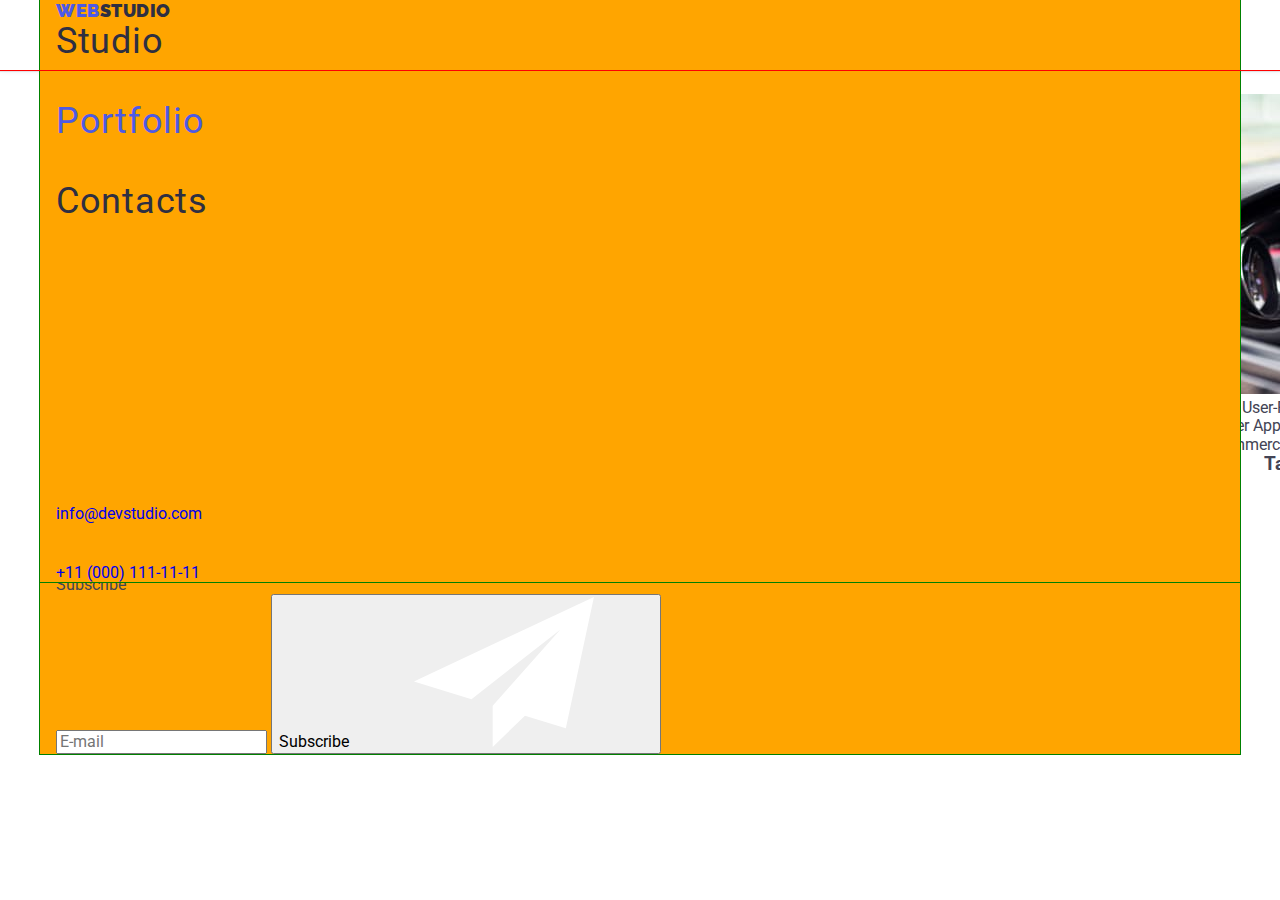
==== portfolio.html @ 2e44df3b "init" ====
<!DOCTYPE html>
<html lang="en">
  <head>
    <meta charset="UTF-8" />
    <meta http-equiv="X-UA-Compatible" content="IE=edge" />
    <meta name="viewport" content="width=device-width, initial-scale=1.0" />
    <title>Homework 3</title>
    <link
      rel="stylesheet"
      href="https://fonts.googleapis.com/css2?family=Raleway:wght@700&family=Roboto:wght@400;500;700;900&display=swap"
    />
    <link
      rel="stylesheet"
      href="https://cdnjs.cloudflare.com/ajax/libs/modern-normalize/1.1.0/modern-normalize.min.css"
    />
    <link rel="stylesheet" href="./css/style.css" />
  </head>
  <!-- BODY -->
  <body>
    <!-- HEADER -->
    <header class="page-header shadow">
      <div class="container">
        <div class="header">
          <nav class="header">
            <a href="./index.html" class="logo"
              >Web<span class="studio">Studio</span></a
            >
            <ul class="site-nav list">
              <li class="item">
                <a href="./index.html" class="link menu-link">Studio</a>
              </li>
              <li class="item">
                <a href="./portfolio.html" class="link menu-link active"
                  >Portfolio</a
                >
              </li>
              <li class="item">
                <a href="" class="link menu-link">Contacts</a>
              </li>
            </ul>
          </nav>
          <ul class="auth-nav list">
            <li class="item">
              <a href="mailto:info@devstudio.com" class="link"
                >info@devstudio.com</a
              >
            </li>
            <li class="myitem">
              <a href="tel:+11(000)111-11-11" class="link"
                >+11 (000) 111-11-11</a
              >
            </li>
          </ul>
        </div>
      </div>
    </header>

    <!-- MAIN -->
    <main>
      <section class="section portfolio">
        <div class="container">
          <!-- FILTER -->
          <h2 class="visuallyhidden">Filter</h2>
          <ul class="list filter-btn">
            <li class="btn-filter">
              <button type="button" class="btn-portfolio">All</button>
            </li>
            <li class="btn-filter">
              <button type="button" class="btn-portfolio">Web Site</button>
            </li>
            <li class="btn-filter">
              <button type="button" class="btn-portfolio">App</button>
            </li>
            <li class="btn-filter">
              <button type="button" class="btn-portfolio">Design</button>
            </li>
            <li class="btn-filter">
              <button type="button" class="btn-portfolio">Marketing</button>
            </li>
          </ul>
          <!-- Results -->
          <h2 class="visuallyhidden">Results</h2>
          <ul class="list results">
            <li class="result">
              <div class="overlay">
                <img
                  src="./images/portfolio1.jpg"
                  alt="work_example_1"
                  width="360"
                />
                <p class="overlay-text">
                  14 Stylish and User-Friendly App Design Concepts · Task
                  Manager App · Calorie Tracker App · Exotic Fruit Ecommerce App
                  · Cloud Storage App
                </p>
              </div>
              <div class="border">
                <h3>Banking App Interface Concept</h3>
                <p>App</p>
              </div>
            </li>
            <li class="result">
              <div class="overlay">
                <img
                  src="./images/portfolio2.jpg"
                  alt="work_example_2"
                  width="360"
                />
                <p class="overlay-text">
                  14 Stylish and User-Friendly App Design Concepts · Task
                  Manager App · Calorie Tracker App · Exotic Fruit Ecommerce App
                  · Cloud Storage App
                </p>
              </div>
              <div class="border">
                <h3>Cashless Payment</h3>
                <p>Marketing</p>
              </div>
            </li>
            <li class="result">
              <div class="overlay">
                <img
                  src="./images/portfolio3.jpg"
                  alt="work_example_3"
                  width="360"
                />
                <p class="overlay-text">
                  14 Stylish and User-Friendly App Design Concepts · Task
                  Manager App · Calorie Tracker App · Exotic Fruit Ecommerce App
                  · Cloud Storage App
                </p>
              </div>

              <div class="border">
                <h3>Meditaion App</h3>
                <p>App</p>
              </div>
            </li>
            <li class="result">
              <div class="overlay">
                <img
                  src="./images/portfolio4.jpg"
                  alt="work_example_4"
                  width="360"
                />
                <p class="overlay-text">
                  14 Stylish and User-Friendly App Design Concepts · Task
                  Manager App · Calorie Tracker App · Exotic Fruit Ecommerce App
                  · Cloud Storage App
                </p>
              </div>

              <div class="border">
                <h3>Taxi Service</h3>
                <p>Marketing</p>
              </div>
            </li>
            <li class="result">
              <div class="overlay">
                <img
                  src="./images/portfolio5.jpg"
                  alt="work_example_5"
                  width="360"
                />
                <p class="overlay-text">
                  14 Stylish and User-Friendly App Design Concepts · Task
                  Manager App · Calorie Tracker App · Exotic Fruit Ecommerce App
                  · Cloud Storage App
                </p>
              </div>

              <div class="border">
                <h3>Screen Illustrations</h3>
                <p>Design</p>
              </div>
            </li>
            <li class="result">
              <div class="overlay">
                <img
                  src="./images/portfolio6.jpg"
                  alt="work_example_6"
                  width="360"
                />
                <p class="overlay-text">
                  14 Stylish and User-Friendly App Design Concepts · Task
                  Manager App · Calorie Tracker App · Exotic Fruit Ecommerce App
                  · Cloud Storage App
                </p>
              </div>
              <div class="border">
                <h3>Online Courses</h3>
                <p>Marketing</p>
              </div>
            </li>
            <li class="result">
              <div class="overlay">
                <img
                  src="./images/portfolio7.jpg"
                  alt="work_example_7"
                  width="360"
                />
                <p class="overlay-text">
                  14 Stylish and User-Friendly App Design Concepts · Task
                  Manager App · Calorie Tracker App · Exotic Fruit Ecommerce App
                  · Cloud Storage App
                </p>
              </div>
              <div class="border">
                <h3>Instagram Stories Concept</h3>
                <p>Design</p>
              </div>
            </li>
            <li class="result">
              <div class="overlay">
                <img
                  src="./images/portfolio8.jpg"
                  alt="work_example_8"
                  width="360"
                />
                <p class="overlay-text">
                  14 Stylish and User-Friendly App Design Concepts · Task
                  Manager App · Calorie Tracker App · Exotic Fruit Ecommerce App
                  · Cloud Storage App
                </p>
              </div>
              <div class="border">
                <h3>Organic Food</h3>
                <p>Web Site</p>
              </div>
            </li>
            <li class="result">
              <div class="overlay">
                <img
                  src="./images/portfolio9.jpg"
                  alt="work_example_9"
                  width="360"
                />
                <p class="overlay-text">
                  14 Stylish and User-Friendly App Design Concepts · Task
                  Manager App · Calorie Tracker App · Exotic Fruit Ecommerce App
                  · Cloud Storage App
                </p>
              </div>
              <div class="border">
                <h3>Fresh Coffee</h3>
                <p>Web Site</p>
              </div>
            </li>
          </ul>
        </div>
      </section>
    </main>

    <!-- FOOTER -->
    <footer class="footer">
      <div class="container footer-sections">
        <div class="footer-logo">
          <a href="./index.html" class="logo"
            >Web<span class="studio-footer">Studio</span>
          </a>
          <p>
            Increase the flow of customers and sales for your business with
            digital marketing & growth solutions.
          </p>
        </div>
        <div class="footer-social">
          <h3>Social media</h3>
          <ul class="list media-icons">
            <li class="mf-icon">
              <a class="footer-icon" href="">
                <svg width="16" height="16">
                  <use class="media" href=".//images/icons.svg#instagram"></use>
                </svg>
              </a>
            </li>
            <li class="mf-icon">
              <a class="footer-icon" href="">
                <svg width="16" height="16">
                  <use class="media" href=".//images/icons.svg#twitter"></use>
                </svg>
              </a>
            </li>
            <li class="mf-icon">
              <a class="footer-icon" href="">
                <svg class="media" width="16" height="16">
                  <use href=".//images/icons.svg#facebook"></use>
                </svg>
              </a>
            </li>
            <li class="mf-icon">
              <a class="footer-icon" href="">
                <svg class="media" width="16" height="16">
                  <use href=".//images/icons.svg#linkedin"></use>
                </svg>
              </a>
            </li>
          </ul>
        </div>

        <div class="mail-footer">
          <label for="mail" class="mail-title">Subscribe</label>
          <div class="mail-field">
            <input type="email" name="mail" id="mail" placeholder="E-mail" />
            <button type="submit" class="subscribe-btn">
              Subscribe
              <span>
                <svg class="icon-send">
                  <use href="./images/icons.svg#icon-send"></use>
                </svg>
              </span>
            </button>
          </div>
        </div>
      </div>
    </footer>
  </body>
</html>
---- css/style.css ----
:root {
  --h1-color: #ffffff;
  --h2-color: #2e2f42;
  --h3-color: #2e2f42;
  --header-font: #2e2f42;
  --page-background: #fff;
  --logo-color-one: #4d5ae5;
  --logo-color-two: #2e2f42;
  --logo-color-free: #f4f4fd;
  --article-text: #434455;
  --accent-font-one: #434455;
  --accent-font-two: #4d5ae5;
  --btn-studio-background: #4d5ae5;
  --btn-studio-text: #ffffff;
  --btn-studio-active-bkgrnd: #404bbf;
  --footer-text: #e7e9fc;
  --header-background: #ffffff;
  --section-background: #ffffff;
  --hero-background: #2e2f42;
  --headings-background: #e5e5e5;
  --our-team-background: #f4f4fd;
  --result-background: #f4f4fd;
  --footer-background: #2e2f42;
  --btn-portfol-background: #f4f4fd;
  --btn-portfol-background-focus: #e7e9fc;
  --btn-portfol-text: #4d5ae5;
  --btn-portfol-active: #4d5ae5;
  --btn-portfol-active-text: #ffffff;
}

body {
  color: var(--article-text);
  background-color: var(--page-background);
  font-family: "Roboto", "Raleway", serif;
  padding: 0;
  margin: 0;
}

h1,
h2,
h3,
p,
img {
  margin: 0;
  padding: 0;
  text-align: center;
}

a,
.link {
  text-decoration: none;
}

.list {
  display: flex;
  list-style: none;
  padding: 0px;
  margin: 0px;
}

.visuallyhidden {
  position: absolute;
  width: 1px;
  height: 1px;
  margin: -1px;
  border: 0;
  padding: 0;
  clip: rect(0 0 0 0);
  overflow: hidden;
}

.section {
  background: #ffffff;
}

.section-title {
  font-size: 36px;
  line-height: 1.1111;
  text-align: center;
  letter-spacing: 0.02em;
  text-transform: capitalize;
}

.page-header {
  min-width: 480px;
  outline: 1px solid red;
  width: 100vw;
  position: relative;
  height: 70px;
  box-shadow: 0px 2px 1px rgba(46, 47, 66, 0.08),
    0px 1px 1px rgba(46, 47, 66, 0.16), 0px 1px 6px rgba(46, 47, 66, 0.08);
  background-color: #ffffff;
}

.container {
  outline: 1px solid green;
  min-width: 428px;
  margin-left: auto;
  margin-right: auto;
  padding-left: 16px;
  padding-right: 16px;
}

.header-nav {
  display: flex;
  padding-top: 24px;
  padding-bottom: 24px;
  align-items: center;
  justify-content: space-between;
}

.logo {
  color: var(--logo-color-one);
  font-family: "Raleway";
  font-weight: 900;
  font-size: 18px;
  line-height: calc(21 / 18);
  text-decoration: none;
  text-transform: uppercase;
  letter-spacing: 0.03em;
}

.studio {
  color: var(--logo-color-two);
  font-family: "Raleway";
  font-weight: 900;
  font-size: 18px;
  line-height: calc(21 / 18);
  text-decoration: none;
  text-transform: uppercase;
  letter-spacing: 0.03em;
}

.open-menu-btn {
  width: 32px;
  height: 22px;
  padding: 0;
  border: none;
  font: inherit;
  color: inherit;
  background-color: transparent;
}

.menu-close-button {
  position: absolute;
  top: 40px;
  right: 40px;
  display: flex;
  align-items: center;
  justify-content: center;
  width: 24px;
  height: 24px;
  border: 1px solid rgba(0, 0, 0, 0.1);
  border-radius: 50%;
  background-color: #e7e9fc;
  fill: black;
  box-shadow: 0px 0px 0px rgba(46, 47, 66, 0.08),
    0px 0px 0px rgba(46, 47, 66, 0.16), 0px 0px 0px rgba(46, 47, 66, 0.08);
  transition: box-shadow 250ms cubic-bezier(0.4, 0, 0.2, 1);
}

.menu-close-button:hover,
.menu-close-button:focus {
  box-shadow: 0px 1px 6px rgba(46, 47, 66, 0.08),
    0px 1px 1px rgba(46, 47, 66, 0.16), 0px 2px 1px rgba(46, 47, 66, 0.08);
}

.menu-close-button:active {
  box-shadow: 0px 1px 6px rgba(46, 47, 66, 0.08),
    0px 1px 1px rgba(46, 47, 66, 0.16), 0px 2px 1px rgba(46, 47, 66, 0.08);
}

.menu-container {
  outline: 1px solid blue;
  position: absolute;
  top: 100%;
  left: 0;
  right: 0;
  display: flex;
  flex-direction: column;
  padding: 80px 40px 40px 40px;
  background-color: #ffffff;
  box-shadow: 0px 2px 1px rgba(46, 47, 66, 0.08),
    0px 1px 1px rgba(46, 47, 66, 0.16), 0px 1px 6px rgba(46, 47, 66, 0.08);
  display: none;
}

.site-nav {
  flex-direction: column;
  margin-bottom: 284px;
}

.menu-link {
  font-size: 36px;
  line-height: 40px;
  letter-spacing: 0.02em;
  text-transform: capitalize;
  color: #2e2f42;
}

.menu-link.active {
  color: #4d5ae5;
}

.item:not(:last-child) {
  margin-bottom: 40px;
}

.auth-nav {
  display: flex;
  flex-direction: column;
  align-items: flex-start;
  margin-bottom: 48px;
}

.contact-phone {
  margin-bottom: 40px;
  font-size: 36px;
  line-height: 40px;
  text-transform: capitalize;
}

.contact-phone .link {
  color: #4d5ae5;
}

.contact-mail {
  font-size: 20px;
  line-height: 24px;
  letter-spacing: 0.02em;
}

.contact-mail .link {
  color: #434455;
}

.menu-media-icons {
  display: flex;
  align-items: center;
  justify-content: flex-start;
}

.menu-media-icon {
  display: flex;
  justify-content: center;
  align-items: center;
  width: 40px;
  height: 40px;
  background: #4d5ae5;
  border-radius: 50%;
  transition: background-color 250ms cubic-bezier(0.4, 0, 0.2, 1);
}

.menu-icon:not(:last-child) {
  margin-right: 56px;
}

/* HERO */

.hero {
  background-color: var(--hero-background);
  background-image: linear-gradient(
      rgba(46, 47, 66, 0.7),
      rgba(46, 47, 66, 0.7)
    ),
    url("../images/Dark-bg.jpg");
  background-repeat: no-repeat;
  background-position: center;
  background-size: cover;
  padding-top: 112px;
  padding-bottom: 109px;
  display: flex;
  flex-direction: column;
  justify-content: center;
  align-items: center;
  text-align: center;
  margin-bottom: 96px;
}

.hero h1 {
  margin-bottom: 48px;
  max-width: 317px;
  color: var(--h1-color);
  font-weight: 600;
  font-size: 36px;
  line-height: 1.111111111;
  letter-spacing: 0.02em;
  text-transform: capitalize;
  text-align: center;
}

/* Кнопка на HERO */

.btn-studio {
  text-transform: capitalize;
  width: 170px;
  height: 51px;
  border-radius: 4px;
  font-family: inherit;
  font-size: 16px;
  line-height: 1.1875;
  color: var(--btn-studio-text);
  background-color: var(--btn-studio-background);
  border: none;
  font-weight: 700;
  cursor: pointer;
  letter-spacing: 0.04em;
  transition: box-shadow 250ms cubic-bezier(0.4, 0, 0.2, 1);
}

.btn-studio:hover {
  box-shadow: 0px 4px 4px rgba(0, 0, 0, 0.15);
}

.btn-studio:focus {
  box-shadow: 0px 1px 6px rgba(46, 47, 66, 0.08),
    0px 1px 1px rgba(46, 47, 66, 0.16), 0px 2px 1px rgba(46, 47, 66, 0.08);
}

.btn-studio:active {
  background-color: var(--btn-studio-active-bkgrnd);
  box-shadow: 0px 4px 4px rgba(0, 0, 0, 0.15);
}

.backdrop {
  display: none;
}

/* FEATURES */

.features {
  display: flex;
  flex-direction: column;
  align-items: center;
  outline: 1px solid red;
  margin-bottom: 96px;
}

.feature {
  display: flex;
  flex-direction: column;
  align-items: center;
}

.feature:not(:last-child) {
  margin-bottom: 72px;
}

.feature-icon {
  display: none;
}

.feature h3 {
  margin-bottom: 8px;
  font-size: 36px;
  line-height: 1.111111;
  text-align: center;
  letter-spacing: 0.02em;
  text-transform: capitalize;
  color: #2e2f42;
}

.feature p {
  text-align: center;
  font-weight: 600;
  font-size: 16px;
  line-height: 1.5;
  letter-spacing: 0.02em;
  color: #434455;
}

/* FEATURES */

.section-examples {
  display: none;
}

/* OUR TEAM */

.section-our-team {
  background: #f4f4fd;
}

.employees {
  display: flex;
  flex-direction: column;
  align-items: center;
  justify-content: center;
  padding: 96px 82px;
}

.media-icons {
  box-sizing: border-box;
  display: flex;
  align-items: center;
  justify-content: center;
}

.media-icon {
  display: flex;
  justify-content: center;
  align-items: center;
  width: 40px;
  height: 40px;
  background: #4d5ae5;
  border-radius: 50%;
  transition: background-color 250ms cubic-bezier(0.4, 0, 0.2, 1);
}

.media-icon:hover,
.media-icon:focus,
.media-icon:active {
  background-color: #31d0aa;
}

.m-icon + .m-icon {
  margin-left: 24px;
}

.media {
  fill: currentColor;
}

.employee {
  width: 264px;
  padding-bottom: 36px;
  display: inline-block;
  background: #ffffff;
  box-shadow: 0px 1px 6px rgba(46, 47, 66, 0.08),
    0px 1px 1px rgba(46, 47, 66, 0.16), 0px 2px 1px rgba(46, 47, 66, 0.08);
}

.employee:not(:last-child) {
  margin-bottom: 72px;
}

.emp-photo {
  margin-bottom: 32px;
}

.employee h3 {
  margin-bottom: 8px;
}

.employee p {
  display: block;
  margin-bottom: 12px;
}

/* MEDIA */

@media (min-width: 480px) {
  .container {
    width: 480px;
  }
  .menu-container {
    width: 480px;
  }
  .hero {
    width: 480px;
  }
}

@media (min-width: 768px) {
  .container {
    width: 768px;
    background-color: yellowgreen;
  }
  .menu-container {
    width: 768px;
  }
  .hero {
    width: 768px;
  }
}

@media (min-width: 1200px) {
  .container {
    width: 1200px;
    background-color: orange;
  }
  .menu-container {
    width: 1200px;
  }
  .hero {
    width: 1200px;
  }
}

/* .list {
  display: flex;
  list-style: none;
  padding: 0px;
  margin: 0px;
} */

/* body {
  color: var(--article-text);
  background-color: var(--page-background);
  font-family: "Roboto", "Raleway", serif;
} */

/* h1,
h2,
h3,
p,
img {
  margin: 0;
  padding: 0;
} */

/* img {
  display: block;
  width: 100%;
  height: auto;
} */

/* a {
  color: #0000ff;
} */

/* .container {
  margin-left: auto;
  margin-right: auto;
  padding-left: 15px;
  padding-right: 15px;
  width: 1158px;
} */

/* .page-header {
  vertical-align: middle;
  color: var(--page-header-font);
  height: 72px;
  font-size: 16px;
  line-height: 2.2em;
  background-color: var(--header-background);
} */

/* .header {
  display: flex;
  align-items: center;
} */

/* .logo {
  color: var(--logo-color-one);
  font-family: "Raleway";
  font-weight: 900;
  font-size: 18px;
  line-height: 1.14;
  text-decoration: none;
  text-transform: uppercase;
  letter-spacing: 0.03em;
} */

/* .studio {
  color: var(--logo-color-two);
  font-family: "Raleway";
  font-weight: 700;
  font-size: 18px;
  line-height: 1.5;
  text-decoration: none;
  text-transform: uppercase;
  letter-spacing: 0.03em;
} */

/* .site-nav {
  margin-left: 77px;
  font-weight: 400;
  display: flex;
  letter-spacing: 0.2em;
} */

/* .site-nav .item + .item {
  margin-left: 40px;
} */

/* .site-nav .link {
  display: block;
  padding-top: 24px;
  padding-bottom: 24px;
  color: var(--header-font);
  font-weight: 500;
  font-size: 16px;
  line-height: 1.5;
  text-decoration: none;
  letter-spacing: 0.02em;
  transition: color 250ms cubic-bezier(0.4, 0, 0.2, 1);
} */

/* .site-nav .link:hover,
.site-nav .link:focus {
  color: var(--accent-font-one);
} */

/* .site-nav .link:active {
  color: var(--accent-font-two);
} */

/* .link.menu-link.active {
  position: relative;
  color: var(--accent-font-two);
} */

/* .active::after {
  content: "";
  position: absolute;
  bottom: 0;
  left: 0;
  display: block;
  width: 100%;
  height: 4px;
  background-color: var(--accent-font-two);
  border-radius: 4px;
} */

/* .auth-nav {
  margin-left: auto;
  letter-spacing: 0.2em;
  text-align: left;
} */

/* .auth-nav .link {
  display: block;

  padding-top: 24px;
  padding-bottom: 24px;
  color: var(--accent-font-one);
  font-weight: 400;
  font-size: 16px;
  line-height: 1.5;
  text-decoration: none;
  letter-spacing: 0.02em;
  transition: color 250ms cubic-bezier(0.4, 0, 0.2, 1);
} */

/* .auth-nav .link: :first-child {
  margin-left: 0px;
} */

/* .auth-nav .link:hover,
.auth-nav .link:focus {
  color: var(--accent-font-two);
} */

/* .myitem {
  margin-left: 40px;
} */

/* Hero */
/* .hero {
  max-width: 1440px;
  height: 603px;
  margin-left: auto;
  margin-right: auto;
  background-color: var(--hero-background);
  background-image: linear-gradient(
      rgba(46, 47, 66, 0.8),
      rgba(46, 47, 66, 0.8)
    ),
    url("../images/hero.jpg");
  background-repeat: no-repeat;
  background-position: center;
  background-size: cover;
  padding: 192px 0px;
  display: flex;
  flex-direction: column;
  justify-content: center;
  align-items: center;
  text-align: center;
} */

/* .hero h1 {
  margin-bottom: 48px;
  width: 497px;
  color: var(--h1-color);
  font-weight: 700;
  font-size: 56px;
  line-height: 1.07;
  letter-spacing: 0.02em;
} */

/* Кнопка на Studio */

/* .btn-studio {
  text-transform: capitalize;
  width: 170px;
  height: 51px;
  border-radius: 4px;
  font-family: inherit;
  font-size: 16px;
  line-height: 1.1875;
  color: var(--btn-studio-text);
  background-color: var(--btn-studio-background);
  border: none;
  font-weight: 700;
  cursor: pointer;
  letter-spacing: 0.04em;
  transition: box-shadow 250ms cubic-bezier(0.4, 0, 0.2, 1);
} */

/* .btn-studio:hover {
  box-shadow: 0px 4px 4px rgba(0, 0, 0, 0.15);
} */

/* .btn-studio:focus {
  box-shadow: 0px 1px 6px rgba(46, 47, 66, 0.08),
    0px 1px 1px rgba(46, 47, 66, 0.16), 0px 2px 1px rgba(46, 47, 66, 0.08);
} */

/* .btn-studio:active {
  background-color: var(--btn-studio-active-bkgrnd);
  box-shadow: 0px 4px 4px rgba(0, 0, 0, 0.15);
} */

/* Кнопки на Portfolio */

/* Features + Works + Examples*/
/* .section {
  background-color: var(--section-background);
  padding-bottom: 120px;
  padding-top: 120px;
} */

/* .section.portfolio {
  padding-top: 96px;
  padding-bottom: 120px;
} */

/* .section.portfolio h3 {
  font-weight: 600;
  font-size: 20px;
  line-height: 1.2;
  letter-spacing: 0.02em;
} */

/* .section.portfolio p {
  font-weight: 400;
  font-size: 16px;
  line-height: 1.5;
  letter-spacing: 0.02em;
} */

/* .section-title {
  margin-top: 0px;
  margin-bottom: 72px;
  padding-top: 0px;
  color: var(--h2-color);
  font-weight: 700;
  font-size: 36px;
  line-height: 1.11;
  letter-spacing: 0.02em;
  text-align: center;
} */

/* .section h2 {
  margin-top: 0px;
  font-size: 36px;
  line-height: 1.11;
  font-weight: 700;
  letter-spacing: 0.02em;
} */

/* .section h3 {
  margin-top: 0px;
  margin-bottom: 8px;
  color: var(--h3-color);
  font-weight: 700;
  font-size: 20px;
  line-height: 1.2;
  letter-spacing: 0.02em;
} */

/* .section p {
  margin-top: 0px;
  color: var(--article-text);
  font-size: 16px;
  line-height: 1.2;
  letter-spacing: 0.02em;
} */

/* .section-two {
  padding-bottom: 120px;
} */

/* .results {
  display: flex;
  flex-wrap: wrap;
} */

/* .result:nth-child(3n) {
  margin-right: 0px;
} */

/* .result:nth-last-child(-n + 3) {
  margin-bottom: 0px;
} */

/* .result {
  width: 359px;
  margin-right: 24px;
  margin-bottom: 48px;
  border: 0.5px solid #f4f4fd;
  box-shadow: 0px 1px 6px rgba(46, 47, 66, 0.08);
  transition: box-shadow 250ms cubic-bezier(0.4, 0, 0.2, 1);
} */

/* .result:hover,
.result:focus,
.result:active {
  box-shadow: 0px 1px 6px rgba(46, 47, 66, 0.08),
    0px 1px 1px rgba(46, 47, 66, 0.16), 0px 2px 1px rgba(46, 47, 66, 0.08);
} */

/* .overlay {
  position: relative;
  overflow: hidden;
} */

/* .overlay::before {
  content: "";
  position: absolute;
  display: inline-block;
  top: 0;
  left: 0;
  width: 100%;
  height: 100%;
  background-color: rgba(77, 90, 229, 1);
  transform: translateY(100%);
  transition: transform 250ms cubic-bezier(0.4, 0, 0.2, 1);
  z-index: 5;
} */

/* .overlay-text {
  position: absolute;
  top: 40px;
  left: 50%;
  width: 296px;
  transform: translate(-50%, 300%);
  transition: transform 250ms cubic-bezier(0.4, 0, 0.2, 1);
  z-index: 10;
} */

/* .overlay p {
  color: rgba(244, 244, 253, 1);
} */

/* .result:hover .overlay::before {
  transform: translateY(0);
} */

/* .result:hover .overlay-text {
  transform: translate(-50%, 0%);
} */

/* .border {
  border-left: 1px solid rgba(46, 47, 66, 0.08);
  border-right: 1px solid rgba(46, 47, 66, 0.08);
  border-bottom: 1px solid rgba(46, 47, 66, 0.08);
  padding: 32px 16px;
} */

/* .filter-btn {
  justify-content: center;
  padding-top: 0px;
  margin-bottom: 72px;
  margin-right: auto;
  margin-left: auto;
  text-align: center;
} */

/* .btn-portfolio {
  font-family: inherit;
  background-color: var(--btn-portfol-background);
  color: var(--btn-portfol-text);
  border: none;
  font-size: 16px;
  line-height: 1.5;
  font-weight: 700;
  cursor: pointer;
  letter-spacing: 0.04em;
  padding: 12px 24px;
  border-radius: 4px;
  transition: background-color 250ms cubic-bezier(0.4, 0, 0.2, 1),
    color 250ms cubic-bezier(0.4, 0, 0.2, 1),
    box-shadow 250ms cubic-bezier(0.4, 0, 0.2, 1),
    250ms cubic-bezier(0.4, 0, 0.2, 1);
} */

/* .btn-filter + .btn-filter {
  margin-left: 20px;
} */

/* .btn-portfolio:hover,
.btn-portfolio:focus {
  background-color: var(--btn-portfol-active);
  color: var(--btn-portfol-active-text);
  box-shadow: 0px 3px 1px rgba(0, 0, 0, 0.1), 0px 2px 1px rgba(0, 0, 0, 0.08),
    0px 2px 2px rgba(0, 0, 0, 0.12);
} */

/* .btn-portfolio:active {
  background-color: #404bbf;
  box-shadow: 0px 3px 1px rgba(0, 0, 0, 0.1), 0px 2px 1px rgba(0, 0, 0, 0.08),
    0px 2px 2px rgba(0, 0, 0, 0.12);
} */

/* .example {
  width: 360px;
  border: 1px solid #e7e9fc;
} */

/* .example + .example {
  margin-left: 24px;
} */

/* .centered {
  text-align: center;
} */

/* .features {
  display: flex;
} */
/* .feature {
  width: 264px;
} */

/* .feature h3 {
} */

/* .feature + .feature {
  margin-left: 24px;
} */

/* .our-team > li {
  background-color: var(--page-background);
} */

/* .employees {
  display: flex;
} */

/* .employee {
  width: 264px;
  padding-bottom: 36px;
  display: inline-block;
  background: #ffffff;
  text-align: center;
  box-shadow: 0px 1px 6px rgba(46, 47, 66, 0.08),
    0px 1px 1px rgba(46, 47, 66, 0.16), 0px 2px 1px rgba(46, 47, 66, 0.08);
} */

/* .employee + .employee {
  margin-left: 24px;
} */

/* .employee p {
  display: block;
  margin-bottom: 12px;
}  */

/* .emp-photo {
  margin-bottom: 32px;
} */

/* .visuallyhidden {
  position: absolute;
  width: 1px;
  height: 1px;
  margin: -1px;
  border: 0;
  padding: 0;
  clip: rect(0 0 0 0);
  overflow: hidden;
} */

/* .title-hidden {
  visibility: hidden;
} */

/* .our-team {
  background: var(--our-team-background);
  font-size: 36px;
  line-height: 1.11;
  letter-spacing: 0.02em;
} */

/* .shadow {
  filter: drop-shadow(0px 2px 1px rgba(46, 47, 66, 0.08));
} */

/* .feature-icon {
  display: flex;
  justify-content: center;
  align-items: center;
  width: 264px;
  height: 112px;
  background-color: rgba(244, 244, 253, 1);
  border-radius: 4px;
  margin-bottom: 8px;
} */

/* .media-icons {
  box-sizing: border-box;
  display: flex;
  align-items: center;
  justify-content: center;
} */

/* .media-icon {
  display: flex;
  justify-content: center;
  align-items: center;
  width: 40px;
  height: 40px;
  background: #4d5ae5;
  border-radius: 50%;
  transition: background-color 250ms cubic-bezier(0.4, 0, 0.2, 1);
} */

/* .media-icon:hover,
.media-icon:focus,
.media-icon:active {
  background-color: #31d0aa;
} */

/* .m-icon + .m-icon {
  margin-left: 24px;
} */

/* .media {
  fill: currentColor;
} */

/* .customers {
  display: flex;
  align-items: center;
  justify-content: center;
} */

/* .customer + .customer {
  margin-left: 24px;
} */

/* .customer-icon {
  display: flex;
  justify-content: center;
  align-items: center;
  width: 168px;
  height: 88px;
  fill: #8e8f99;
  border: 1px solid #8e8f99;
  border-radius: 4px;
  transition: fill 250ms cubic-bezier(0.4, 0, 0.2, 1),
    border 250ms cubic-bezier(0.4, 0, 0.2, 1);
} */

/* .customer-icon:hover,
.customer-icon:focus,
.customer-icon:active {
  fill: #4d5ae5;
  border: 1px solid #4d5ae5;
  border-radius: 4px;
} */

/* .section-title.customers-heading {
  line-height: 1.17;
  text-align: center;
  letter-spacing: 0.03em;
} */

/* Футер */

/* .footer {
  padding-top: 100px;
  padding-bottom: 100px;
  background: var(--footer-background);
  color: var(--footer-text);
  font-size: 16px;
  line-height: 1.5;
  letter-spacing: 0.02em;
} */

/* .footer-sections {
  display: flex;
} */

/* .footer p {
  margin-top: 16px;
  width: 264px;
} */

/* .studio-footer {
  color: var(--logo-color-free);
} */

/* .footer-logo {
  width: 264px;
  margin-right: 120px;
} */

/* .footer-social {
  width: 208px;
  margin-right: 80px;
} */

/* .footer-social h3 {
  margin-bottom: 16px;
  font-weight: 500;
  font-size: 16px;
  line-height: 1.5;
  letter-spacing: 0.02em;
} */

/* .footer-icon {
  display: flex;
  justify-content: center;
  align-items: center;
  width: 40px;
  height: 40px;
  background: rgba(255, 255, 255, 0.1);
  border-radius: 50%;
  transition: background-color 250ms cubic-bezier(0.4, 0, 0.2, 1);
} */

/* .footer-icon:hover,
.footer-icon:focus,
.footer-icon:active {
  background-color: #31d0aa;
} */

/* .footer-icon + .footer-icon {
  margin-left: 24px;
} */

/* .mail-footer {
  position: relative;
  display: block;
} */

/* .mail-field {
  display: flex;
} */

/* .mail-footer label {
  display: block;
  margin-bottom: 16px;
  font-weight: 500;
  font-size: 16px;
  line-height: 1.5;
  letter-spacing: 0.02em;
} */

/* .order-form .label-policy {
  line-height: 16px;
  margin-bottom: 0px;
} */

/* .mail-footer input {
  width: 264px;
  height: 40px;
  margin-right: 24px;
  padding: 8px 16px;
  font-size: 12px;
  line-height: 24px;
  letter-spacing: 0.04em;
  background-color: #2e2f42;
  color: rgba(255, 255, 255, 0.6);
  border: 1px solid rgba(255, 255, 255, 0.3);
  filter: drop-shadow(0px 4px 4px rgba(0, 0, 0, 0.15));
  border-radius: 4px;
} */

/* .mail-footer input::placeholder {
  color: rgba(255, 255, 255, 0.6);
} */

/* .mail-field .subscribe-btn {
  position: relative;
  display: flex;
  justify-content: center;
  width: 168px;
  align-items: center;
  padding: 8px 24px;
  background-color: #4d5ae5;
  border: 0px;
  border-radius: 4px;
  text-align: center;
  font-weight: 700;
  font-size: 16px;
  line-height: 24px;
  letter-spacing: 0.06em;
  color: #ffffff;
} */

/* .subscribe-btn::after {
  content: "";
  width: 24px;
  height: 20px;
  margin-left: 16px;
} */

/* .icon-send {
  position: absolute;
  right: 24px;
  top: 10px;
  width: 24px;
  height: 20px;
} */

/* .mf-icon + .mf-icon {
  margin-left: 16px;
} */

/* .backdrop {
  position: fixed;
  top: 0px;
  left: 0px;
  width: 100%;
  height: 100%;
  background-color: rgba(46, 47, 66, 0.4);
  opacity: 1;
  transition: opacity 250ms cubic-bezier(0.4, 0, 0.2, 1);
} */

/* .backdrop.is-hidden {
  opacity: 0;
  pointer-events: none;
} */

/* .modal {
  position: relative;
  left: 50%;
  top: 50%;
  transform: translate(-50%, -50%);
  width: 408px;
  padding: 72px 24px 24px 24px;
  background: #fcfcfc;
  box-shadow: 0px 1px 1px rgba(0, 0, 0, 0.14), 0px 1px 3px rgba(0, 0, 0, 0.12),
    0px 2px 1px rgba(0, 0, 0, 0.2);
  border-radius: 4px;
  opacity: 1;
  transition: opacity 250ms cubic-bezier(0.4, 0, 0.2, 1) 1000ms;
} */

/* .close-button {
  position: absolute;
  top: 24px;
  right: 24px;
  display: flex;
  align-items: center;
  justify-content: center;
  width: 24px;
  height: 24px;
  border: 1px solid rgba(0, 0, 0, 0.1);
  border-radius: 50%;
  background-color: #e7e9fc;
  fill: black;
  box-shadow: 0px 0px 0px rgba(46, 47, 66, 0.08),
    0px 0px 0px rgba(46, 47, 66, 0.16), 0px 0px 0px rgba(46, 47, 66, 0.08);
  transition: box-shadow 250ms cubic-bezier(0.4, 0, 0.2, 1);
} */

/* .close-button:hover,
.close-button:focus {
  box-shadow: 0px 1px 6px rgba(46, 47, 66, 0.08),
    0px 1px 1px rgba(46, 47, 66, 0.16), 0px 2px 1px rgba(46, 47, 66, 0.08);
} */

/* .close-button:active {
  box-shadow: 0px 1px 6px rgba(46, 47, 66, 0.08),
    0px 1px 1px rgba(46, 47, 66, 0.16), 0px 2px 1px rgba(46, 47, 66, 0.08);
} */

/* .order-form {
  display: flex;
  flex-direction: column;
} */

/* .order-form label {
  margin-bottom: 4px;
  display: flex;
  text-align: left;
  font-size: 12px;
  line-height: 14px;
  letter-spacing: 0.01em;
  color: #8e8f99;
} */

/* .form-field {
  width: 360px;
  height: 40px;
  padding: 8px 16px 8px 38px;
  border: 1px solid rgba(33, 33, 33, 0.2);
  border-radius: 4px;
  font-size: 12px;
  line-height: 14px;
  letter-spacing: 0.01em;
  color: #434455;
} */

/* .textarea {
  width: 360px;
  padding: 8px 16px;
  margin-bottom: 8px;
  border: 1px solid rgba(33, 33, 33, 0.2);
  border-radius: 4px;
  height: 120px;
  margin-bottom: 16px;
  resize: none;
  font-size: 12px;
  line-height: 14px;
  letter-spacing: 0.01em;
  color: #434455;
} */

/* .form-field::placeholder,
.textarea::placeholder {
  font-size: 12px;
  line-height: 14px;
  letter-spacing: 0.01em;
  color: rgba(117, 117, 117, 0.5);
} */

/* .form-field:focus,
.form-field:active,
.textarea:focus,
.textarea:active {
  outline: none !important;
  border: 1px solid #4d5ae5;
  border-radius: 4px;
} */

/* .input {
  position: relative;
  margin-bottom: 8px;
} */

/* .form-field:focus + .form-icon,
.form-field:active + .form-icon {
  fill: #4d5ae5;
} */

/* .form-icon {
  display: flex;
  position: absolute;
  left: 16px;
  top: 20px;
  transform: translateY(-50%);
  width: 18px;
} */

/* .icon-form {
  display: flex;
  position: absolute;
  left: 16px;
  top: 20px;
  transform: translateY(-50%);
  width: 18px;
  fill: #2e2f42;
} */

/* .checkbox {
  display: flex;
  align-items: center;
  justify-content: left;
  margin-bottom: 24px;
} */

/* .checkbox .label-policy {
  display: flex;
  align-items: center;
} */

/* .label-policy a {
  margin-left: 3px;
} */

/* .checkbox-icon {
  appearance: none;
} */

/* .checkmark {
  display: inline-block;
  margin-right: 8px;
  width: 16px;
  height: 16px;
  border-radius: 2px;
  border: 1.25px solid rgba(46, 47, 66, 1);
  transition: background-color 250ms cubic-bezier(0.4, 0, 0.2, 1),
    border 250ms cubic-bezier(0.4, 0, 0.2, 1);
}

.checkbox-icon:checked ~ .checkmark {
  background-color: #4d5ae5;
  border-color: transparent;
  background-image: url("../images/checkmark.svg");
  background-size: 70%;
  background-origin: border-box;
  background-repeat: no-repeat;
  background-position: center;
}

.modal-form-title {
  display: block;
  margin-bottom: 16px;
  font-size: 16px;
  line-height: 1.5em;
  text-align: center;
  letter-spacing: 0.02em;
  color: #2e2f42;
}

.modal-order-btn {
  margin-left: auto;
  margin-right: auto;
  display: flex;
  width: 170px;
  padding: 16px 32px;
  margin-top: 24px;
  font-size: 16px;
  line-height: 19px;
  align-items: center;
  justify-content: center;
  border: 0px;
  letter-spacing: 0.04em;
  color: #ffffff;
  background-color: #4d5ae5;
  box-shadow: 0px 4px 4px rgba(0, 0, 0, 0.15);
  border-radius: 4px;
  transition: box-shadow 250ms cubic-bezier(0.4, 0, 0.2, 1),
    background-color 250ms cubic-bezier(0.4, 0, 0.2, 1);
}

.modal-order-btn:hover {
  box-shadow: 0px 4px 4px rgba(0, 0, 0, 0.15);
}

.modal-order-btn:focus {
  box-shadow: 0px 1px 6px rgba(46, 47, 66, 0.08),
    0px 1px 1px rgba(46, 47, 66, 0.16), 0px 2px 1px rgba(46, 47, 66, 0.08);
}

.modal-order-btn:active {
  background-color: var(--btn-studio-active-bkgrnd);
  box-shadow: 0px 4px 4px rgba(0, 0, 0, 0.15);
} */
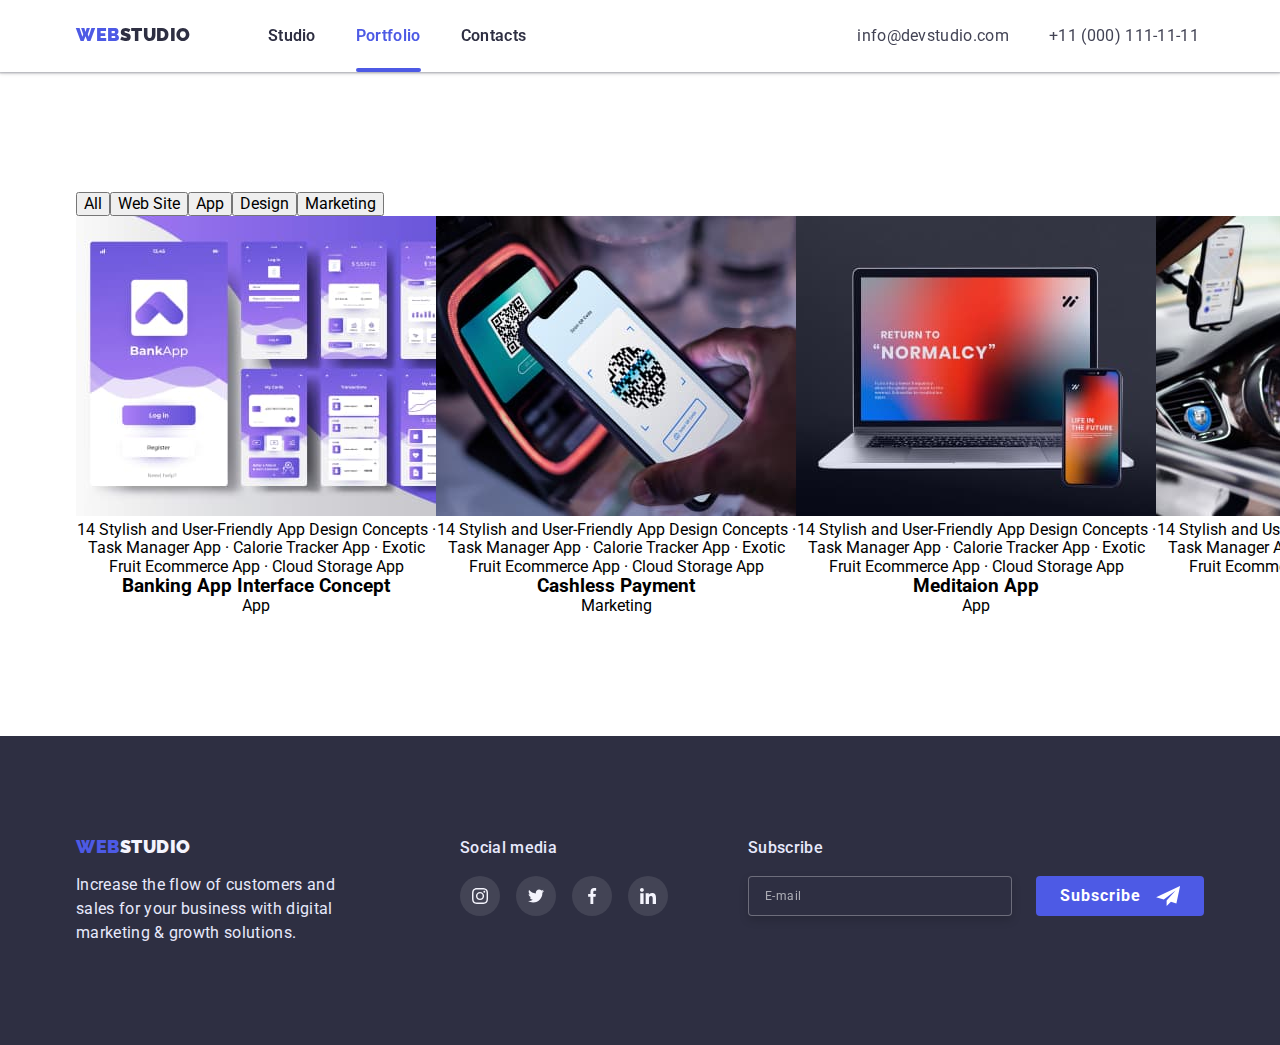
==== commit 554dcf2d: "Init" ====
--- a/portfolio.html
+++ b/portfolio.html
@@ -15,43 +15,91 @@
     />
     <link rel="stylesheet" href="./css/style.css" />
   </head>
-  <!-- BODY -->
+
   <body>
-    <!-- HEADER -->
+    <!--HEADER-->
     <header class="page-header shadow">
-      <div class="container">
-        <div class="header">
-          <nav class="header">
-            <a href="./index.html" class="logo"
-              >Web<span class="studio">Studio</span></a
-            >
-            <ul class="site-nav list">
-              <li class="item">
-                <a href="./index.html" class="link menu-link">Studio</a>
-              </li>
-              <li class="item">
-                <a href="./portfolio.html" class="link menu-link active"
-                  >Portfolio</a
-                >
-              </li>
-              <li class="item">
-                <a href="" class="link menu-link">Contacts</a>
-              </li>
-            </ul>
-          </nav>
-          <ul class="auth-nav list">
-            <li class="item">
-              <a href="mailto:info@devstudio.com" class="link"
-                >info@devstudio.com</a
-              >
-            </li>
-            <li class="myitem">
-              <a href="tel:+11(000)111-11-11" class="link"
-                >+11 (000) 111-11-11</a
-              >
-            </li>
-          </ul>
-        </div>
+      <div class="container menu-position">
+        <nav class="header-nav">
+          <a href="./index.html" class="logo"
+            >Web<span class="studio">Studio</span></a
+          >
+          <div class="menu-container" data-menu>
+            <button class="menu-close-button" data-modal-close>
+              <svg width="8" height="8">
+                <use href=".//images/icons.svg#x"></use>
+              </svg>
+            </button>
+            <div class="navigation">
+              <ul class="site-nav list">
+                <li class="item relative">
+                  <a href="./index.html" class="link menu-link">Studio</a>
+                </li>
+                <li class="item relative">
+                  <a href="./portfolio.html" class="link menu-link active"
+                    >Portfolio</a
+                  >
+                </li>
+                <li class="item relative">
+                  <a href="" class="link menu-link">Contacts</a>
+                </li>
+              </ul>
+            </div>
+            <div class="contacts">
+              <ul class="auth-nav list">
+                <li class="item contact-phone">
+                  <a href="tel:+11(000)111-11-11" class="link"
+                    >+11 (000) 111-11-11</a
+                  >
+                </li>
+                <li class="item contact-mail">
+                  <a href="mailto:info@devstudio.com" class="link"
+                    >info@devstudio.com</a
+                  >
+                </li>
+              </ul>
+              <ul class="list menu-media-icons">
+                <li class="menu-icon">
+                  <a class="menu-media-icon" href="">
+                    <svg width="16" height="16">
+                      <use
+                        class="media"
+                        href=".//images/icons.svg#instagram"
+                      ></use>
+                    </svg>
+                  </a>
+                </li>
+                <li class="menu-icon">
+                  <a class="menu-media-icon" href="">
+                    <svg width="16" height="16">
+                      <use
+                        class="media"
+                        href=".//images/icons.svg#twitter"
+                      ></use>
+                    </svg>
+                  </a>
+                </li>
+                <li class="menu-icon">
+                  <a class="menu-media-icon" href="">
+                    <svg class="media" width="16" height="16">
+                      <use href=".//images/icons.svg#facebook"></use>
+                    </svg>
+                  </a>
+                </li>
+                <li class="menu-icon">
+                  <a class="menu-media-icon" href="">
+                    <svg class="media" width="16" height="16">
+                      <use href=".//images/icons.svg#linkedin"></use>
+                    </svg>
+                  </a>
+                </li>
+              </ul>
+            </div>
+          </div>
+          <button type="button" class="open-menu-btn">
+            <img src="./images/menu-2-converted.svg" alt="menu-button" />
+          </button>
+        </nav>
       </div>
     </header>
 
@@ -253,16 +301,17 @@
 
     <!-- FOOTER -->
     <footer class="footer">
-      <div class="container footer-sections">
+      <div class="container footer-section">
         <div class="footer-logo">
           <a href="./index.html" class="logo"
-            >Web<span class="studio-footer">Studio</span>
-          </a>
+            >Web<span class="studio-footer">Studio</span></a
+          >
           <p>
             Increase the flow of customers and sales for your business with
             digital marketing & growth solutions.
           </p>
         </div>
+
         <div class="footer-social">
           <h3>Social media</h3>
           <ul class="list media-icons">
@@ -300,7 +349,13 @@
         <div class="mail-footer">
           <label for="mail" class="mail-title">Subscribe</label>
           <div class="mail-field">
-            <input type="email" name="mail" id="mail" placeholder="E-mail" />
+            <input
+              class="mail-input"
+              type="email"
+              name="mail"
+              id="mail"
+              placeholder="E-mail"
+            />
             <button type="submit" class="subscribe-btn">
               Subscribe
               <span>
@@ -313,5 +368,7 @@
         </div>
       </div>
     </footer>
+
+    <script src="./js/modal.js"></script>
   </body>
 </html>
--- a/css/style.css
+++ b/css/style.css
@@ -29,11 +29,10 @@
 }
 
 body {
-  color: var(--article-text);
-  background-color: var(--page-background);
   font-family: "Roboto", "Raleway", serif;
   padding: 0;
   margin: 0;
+  min-width: 428px;
 }
 
 h1,
@@ -69,23 +68,32 @@
   overflow: hidden;
 }
 
+.relative {
+  position: relative;
+}
+
+.shadow {
+  filter: drop-shadow(0px 2px 1px rgba(46, 47, 66, 0.08));
+}
+
 .section {
   background: #ffffff;
+  padding: 96px 0px;
 }
 
 .section-title {
   font-size: 36px;
   line-height: 1.1111;
+  font-weight: 700;
   text-align: center;
   letter-spacing: 0.02em;
   text-transform: capitalize;
+  margin-bottom: 72px;
 }
 
 .page-header {
-  min-width: 480px;
-  outline: 1px solid red;
-  width: 100vw;
   position: relative;
+  min-width: 428px;
   height: 70px;
   box-shadow: 0px 2px 1px rgba(46, 47, 66, 0.08),
     0px 1px 1px rgba(46, 47, 66, 0.16), 0px 1px 6px rgba(46, 47, 66, 0.08);
@@ -93,12 +101,10 @@
 }
 
 .container {
-  outline: 1px solid green;
   min-width: 428px;
   margin-left: auto;
   margin-right: auto;
-  padding-left: 16px;
-  padding-right: 16px;
+  padding: 0px 16px;
 }
 
 .header-nav {
@@ -110,11 +116,13 @@
 }
 
 .logo {
+  display: inline-block;
+  width: 115px;
   color: var(--logo-color-one);
   font-family: "Raleway";
   font-weight: 900;
   font-size: 18px;
-  line-height: calc(21 / 18);
+  line-height: 21px;
   text-decoration: none;
   text-transform: uppercase;
   letter-spacing: 0.03em;
@@ -170,21 +178,6 @@
     0px 1px 1px rgba(46, 47, 66, 0.16), 0px 2px 1px rgba(46, 47, 66, 0.08);
 }
 
-.menu-container {
-  outline: 1px solid blue;
-  position: absolute;
-  top: 100%;
-  left: 0;
-  right: 0;
-  display: flex;
-  flex-direction: column;
-  padding: 80px 40px 40px 40px;
-  background-color: #ffffff;
-  box-shadow: 0px 2px 1px rgba(46, 47, 66, 0.08),
-    0px 1px 1px rgba(46, 47, 66, 0.16), 0px 1px 6px rgba(46, 47, 66, 0.08);
-  display: none;
-}
-
 .site-nav {
   flex-direction: column;
   margin-bottom: 284px;
@@ -194,6 +187,7 @@
   font-size: 36px;
   line-height: 40px;
   letter-spacing: 0.02em;
+  font-weight: 600;
   text-transform: capitalize;
   color: #2e2f42;
 }
@@ -217,6 +211,7 @@
   margin-bottom: 40px;
   font-size: 36px;
   line-height: 40px;
+  font-weight: 600;
   text-transform: capitalize;
 }
 
@@ -226,8 +221,9 @@
 
 .contact-mail {
   font-size: 20px;
-  line-height: 24px;
+  line-height: 1.2;
   letter-spacing: 0.02em;
+  font-weight: 600;
 }
 
 .contact-mail .link {
@@ -274,16 +270,15 @@
   justify-content: center;
   align-items: center;
   text-align: center;
-  margin-bottom: 96px;
 }
 
 .hero h1 {
   margin-bottom: 48px;
-  max-width: 317px;
+  width: 317px;
   color: var(--h1-color);
-  font-weight: 600;
+  font-weight: 500;
   font-size: 36px;
-  line-height: 1.111111111;
+  line-height: 40px;
   letter-spacing: 0.02em;
   text-transform: capitalize;
   text-align: center;
@@ -322,896 +317,9 @@
   box-shadow: 0px 4px 4px rgba(0, 0, 0, 0.15);
 }
 
+/* BACKDROP */
+
 .backdrop {
-  display: none;
-}
-
-/* FEATURES */
-
-.features {
-  display: flex;
-  flex-direction: column;
-  align-items: center;
-  outline: 1px solid red;
-  margin-bottom: 96px;
-}
-
-.feature {
-  display: flex;
-  flex-direction: column;
-  align-items: center;
-}
-
-.feature:not(:last-child) {
-  margin-bottom: 72px;
-}
-
-.feature-icon {
-  display: none;
-}
-
-.feature h3 {
-  margin-bottom: 8px;
-  font-size: 36px;
-  line-height: 1.111111;
-  text-align: center;
-  letter-spacing: 0.02em;
-  text-transform: capitalize;
-  color: #2e2f42;
-}
-
-.feature p {
-  text-align: center;
-  font-weight: 600;
-  font-size: 16px;
-  line-height: 1.5;
-  letter-spacing: 0.02em;
-  color: #434455;
-}
-
-/* FEATURES */
-
-.section-examples {
-  display: none;
-}
-
-/* OUR TEAM */
-
-.section-our-team {
-  background: #f4f4fd;
-}
-
-.employees {
-  display: flex;
-  flex-direction: column;
-  align-items: center;
-  justify-content: center;
-  padding: 96px 82px;
-}
-
-.media-icons {
-  box-sizing: border-box;
-  display: flex;
-  align-items: center;
-  justify-content: center;
-}
-
-.media-icon {
-  display: flex;
-  justify-content: center;
-  align-items: center;
-  width: 40px;
-  height: 40px;
-  background: #4d5ae5;
-  border-radius: 50%;
-  transition: background-color 250ms cubic-bezier(0.4, 0, 0.2, 1);
-}
-
-.media-icon:hover,
-.media-icon:focus,
-.media-icon:active {
-  background-color: #31d0aa;
-}
-
-.m-icon + .m-icon {
-  margin-left: 24px;
-}
-
-.media {
-  fill: currentColor;
-}
-
-.employee {
-  width: 264px;
-  padding-bottom: 36px;
-  display: inline-block;
-  background: #ffffff;
-  box-shadow: 0px 1px 6px rgba(46, 47, 66, 0.08),
-    0px 1px 1px rgba(46, 47, 66, 0.16), 0px 2px 1px rgba(46, 47, 66, 0.08);
-}
-
-.employee:not(:last-child) {
-  margin-bottom: 72px;
-}
-
-.emp-photo {
-  margin-bottom: 32px;
-}
-
-.employee h3 {
-  margin-bottom: 8px;
-}
-
-.employee p {
-  display: block;
-  margin-bottom: 12px;
-}
-
-/* MEDIA */
-
-@media (min-width: 480px) {
-  .container {
-    width: 480px;
-  }
-  .menu-container {
-    width: 480px;
-  }
-  .hero {
-    width: 480px;
-  }
-}
-
-@media (min-width: 768px) {
-  .container {
-    width: 768px;
-    background-color: yellowgreen;
-  }
-  .menu-container {
-    width: 768px;
-  }
-  .hero {
-    width: 768px;
-  }
-}
-
-@media (min-width: 1200px) {
-  .container {
-    width: 1200px;
-    background-color: orange;
-  }
-  .menu-container {
-    width: 1200px;
-  }
-  .hero {
-    width: 1200px;
-  }
-}
-
-/* .list {
-  display: flex;
-  list-style: none;
-  padding: 0px;
-  margin: 0px;
-} */
-
-/* body {
-  color: var(--article-text);
-  background-color: var(--page-background);
-  font-family: "Roboto", "Raleway", serif;
-} */
-
-/* h1,
-h2,
-h3,
-p,
-img {
-  margin: 0;
-  padding: 0;
-} */
-
-/* img {
-  display: block;
-  width: 100%;
-  height: auto;
-} */
-
-/* a {
-  color: #0000ff;
-} */
-
-/* .container {
-  margin-left: auto;
-  margin-right: auto;
-  padding-left: 15px;
-  padding-right: 15px;
-  width: 1158px;
-} */
-
-/* .page-header {
-  vertical-align: middle;
-  color: var(--page-header-font);
-  height: 72px;
-  font-size: 16px;
-  line-height: 2.2em;
-  background-color: var(--header-background);
-} */
-
-/* .header {
-  display: flex;
-  align-items: center;
-} */
-
-/* .logo {
-  color: var(--logo-color-one);
-  font-family: "Raleway";
-  font-weight: 900;
-  font-size: 18px;
-  line-height: 1.14;
-  text-decoration: none;
-  text-transform: uppercase;
-  letter-spacing: 0.03em;
-} */
-
-/* .studio {
-  color: var(--logo-color-two);
-  font-family: "Raleway";
-  font-weight: 700;
-  font-size: 18px;
-  line-height: 1.5;
-  text-decoration: none;
-  text-transform: uppercase;
-  letter-spacing: 0.03em;
-} */
-
-/* .site-nav {
-  margin-left: 77px;
-  font-weight: 400;
-  display: flex;
-  letter-spacing: 0.2em;
-} */
-
-/* .site-nav .item + .item {
-  margin-left: 40px;
-} */
-
-/* .site-nav .link {
-  display: block;
-  padding-top: 24px;
-  padding-bottom: 24px;
-  color: var(--header-font);
-  font-weight: 500;
-  font-size: 16px;
-  line-height: 1.5;
-  text-decoration: none;
-  letter-spacing: 0.02em;
-  transition: color 250ms cubic-bezier(0.4, 0, 0.2, 1);
-} */
-
-/* .site-nav .link:hover,
-.site-nav .link:focus {
-  color: var(--accent-font-one);
-} */
-
-/* .site-nav .link:active {
-  color: var(--accent-font-two);
-} */
-
-/* .link.menu-link.active {
-  position: relative;
-  color: var(--accent-font-two);
-} */
-
-/* .active::after {
-  content: "";
-  position: absolute;
-  bottom: 0;
-  left: 0;
-  display: block;
-  width: 100%;
-  height: 4px;
-  background-color: var(--accent-font-two);
-  border-radius: 4px;
-} */
-
-/* .auth-nav {
-  margin-left: auto;
-  letter-spacing: 0.2em;
-  text-align: left;
-} */
-
-/* .auth-nav .link {
-  display: block;
-
-  padding-top: 24px;
-  padding-bottom: 24px;
-  color: var(--accent-font-one);
-  font-weight: 400;
-  font-size: 16px;
-  line-height: 1.5;
-  text-decoration: none;
-  letter-spacing: 0.02em;
-  transition: color 250ms cubic-bezier(0.4, 0, 0.2, 1);
-} */
-
-/* .auth-nav .link: :first-child {
-  margin-left: 0px;
-} */
-
-/* .auth-nav .link:hover,
-.auth-nav .link:focus {
-  color: var(--accent-font-two);
-} */
-
-/* .myitem {
-  margin-left: 40px;
-} */
-
-/* Hero */
-/* .hero {
-  max-width: 1440px;
-  height: 603px;
-  margin-left: auto;
-  margin-right: auto;
-  background-color: var(--hero-background);
-  background-image: linear-gradient(
-      rgba(46, 47, 66, 0.8),
-      rgba(46, 47, 66, 0.8)
-    ),
-    url("../images/hero.jpg");
-  background-repeat: no-repeat;
-  background-position: center;
-  background-size: cover;
-  padding: 192px 0px;
-  display: flex;
-  flex-direction: column;
-  justify-content: center;
-  align-items: center;
-  text-align: center;
-} */
-
-/* .hero h1 {
-  margin-bottom: 48px;
-  width: 497px;
-  color: var(--h1-color);
-  font-weight: 700;
-  font-size: 56px;
-  line-height: 1.07;
-  letter-spacing: 0.02em;
-} */
-
-/* Кнопка на Studio */
-
-/* .btn-studio {
-  text-transform: capitalize;
-  width: 170px;
-  height: 51px;
-  border-radius: 4px;
-  font-family: inherit;
-  font-size: 16px;
-  line-height: 1.1875;
-  color: var(--btn-studio-text);
-  background-color: var(--btn-studio-background);
-  border: none;
-  font-weight: 700;
-  cursor: pointer;
-  letter-spacing: 0.04em;
-  transition: box-shadow 250ms cubic-bezier(0.4, 0, 0.2, 1);
-} */
-
-/* .btn-studio:hover {
-  box-shadow: 0px 4px 4px rgba(0, 0, 0, 0.15);
-} */
-
-/* .btn-studio:focus {
-  box-shadow: 0px 1px 6px rgba(46, 47, 66, 0.08),
-    0px 1px 1px rgba(46, 47, 66, 0.16), 0px 2px 1px rgba(46, 47, 66, 0.08);
-} */
-
-/* .btn-studio:active {
-  background-color: var(--btn-studio-active-bkgrnd);
-  box-shadow: 0px 4px 4px rgba(0, 0, 0, 0.15);
-} */
-
-/* Кнопки на Portfolio */
-
-/* Features + Works + Examples*/
-/* .section {
-  background-color: var(--section-background);
-  padding-bottom: 120px;
-  padding-top: 120px;
-} */
-
-/* .section.portfolio {
-  padding-top: 96px;
-  padding-bottom: 120px;
-} */
-
-/* .section.portfolio h3 {
-  font-weight: 600;
-  font-size: 20px;
-  line-height: 1.2;
-  letter-spacing: 0.02em;
-} */
-
-/* .section.portfolio p {
-  font-weight: 400;
-  font-size: 16px;
-  line-height: 1.5;
-  letter-spacing: 0.02em;
-} */
-
-/* .section-title {
-  margin-top: 0px;
-  margin-bottom: 72px;
-  padding-top: 0px;
-  color: var(--h2-color);
-  font-weight: 700;
-  font-size: 36px;
-  line-height: 1.11;
-  letter-spacing: 0.02em;
-  text-align: center;
-} */
-
-/* .section h2 {
-  margin-top: 0px;
-  font-size: 36px;
-  line-height: 1.11;
-  font-weight: 700;
-  letter-spacing: 0.02em;
-} */
-
-/* .section h3 {
-  margin-top: 0px;
-  margin-bottom: 8px;
-  color: var(--h3-color);
-  font-weight: 700;
-  font-size: 20px;
-  line-height: 1.2;
-  letter-spacing: 0.02em;
-} */
-
-/* .section p {
-  margin-top: 0px;
-  color: var(--article-text);
-  font-size: 16px;
-  line-height: 1.2;
-  letter-spacing: 0.02em;
-} */
-
-/* .section-two {
-  padding-bottom: 120px;
-} */
-
-/* .results {
-  display: flex;
-  flex-wrap: wrap;
-} */
-
-/* .result:nth-child(3n) {
-  margin-right: 0px;
-} */
-
-/* .result:nth-last-child(-n + 3) {
-  margin-bottom: 0px;
-} */
-
-/* .result {
-  width: 359px;
-  margin-right: 24px;
-  margin-bottom: 48px;
-  border: 0.5px solid #f4f4fd;
-  box-shadow: 0px 1px 6px rgba(46, 47, 66, 0.08);
-  transition: box-shadow 250ms cubic-bezier(0.4, 0, 0.2, 1);
-} */
-
-/* .result:hover,
-.result:focus,
-.result:active {
-  box-shadow: 0px 1px 6px rgba(46, 47, 66, 0.08),
-    0px 1px 1px rgba(46, 47, 66, 0.16), 0px 2px 1px rgba(46, 47, 66, 0.08);
-} */
-
-/* .overlay {
-  position: relative;
-  overflow: hidden;
-} */
-
-/* .overlay::before {
-  content: "";
-  position: absolute;
-  display: inline-block;
-  top: 0;
-  left: 0;
-  width: 100%;
-  height: 100%;
-  background-color: rgba(77, 90, 229, 1);
-  transform: translateY(100%);
-  transition: transform 250ms cubic-bezier(0.4, 0, 0.2, 1);
-  z-index: 5;
-} */
-
-/* .overlay-text {
-  position: absolute;
-  top: 40px;
-  left: 50%;
-  width: 296px;
-  transform: translate(-50%, 300%);
-  transition: transform 250ms cubic-bezier(0.4, 0, 0.2, 1);
-  z-index: 10;
-} */
-
-/* .overlay p {
-  color: rgba(244, 244, 253, 1);
-} */
-
-/* .result:hover .overlay::before {
-  transform: translateY(0);
-} */
-
-/* .result:hover .overlay-text {
-  transform: translate(-50%, 0%);
-} */
-
-/* .border {
-  border-left: 1px solid rgba(46, 47, 66, 0.08);
-  border-right: 1px solid rgba(46, 47, 66, 0.08);
-  border-bottom: 1px solid rgba(46, 47, 66, 0.08);
-  padding: 32px 16px;
-} */
-
-/* .filter-btn {
-  justify-content: center;
-  padding-top: 0px;
-  margin-bottom: 72px;
-  margin-right: auto;
-  margin-left: auto;
-  text-align: center;
-} */
-
-/* .btn-portfolio {
-  font-family: inherit;
-  background-color: var(--btn-portfol-background);
-  color: var(--btn-portfol-text);
-  border: none;
-  font-size: 16px;
-  line-height: 1.5;
-  font-weight: 700;
-  cursor: pointer;
-  letter-spacing: 0.04em;
-  padding: 12px 24px;
-  border-radius: 4px;
-  transition: background-color 250ms cubic-bezier(0.4, 0, 0.2, 1),
-    color 250ms cubic-bezier(0.4, 0, 0.2, 1),
-    box-shadow 250ms cubic-bezier(0.4, 0, 0.2, 1),
-    250ms cubic-bezier(0.4, 0, 0.2, 1);
-} */
-
-/* .btn-filter + .btn-filter {
-  margin-left: 20px;
-} */
-
-/* .btn-portfolio:hover,
-.btn-portfolio:focus {
-  background-color: var(--btn-portfol-active);
-  color: var(--btn-portfol-active-text);
-  box-shadow: 0px 3px 1px rgba(0, 0, 0, 0.1), 0px 2px 1px rgba(0, 0, 0, 0.08),
-    0px 2px 2px rgba(0, 0, 0, 0.12);
-} */
-
-/* .btn-portfolio:active {
-  background-color: #404bbf;
-  box-shadow: 0px 3px 1px rgba(0, 0, 0, 0.1), 0px 2px 1px rgba(0, 0, 0, 0.08),
-    0px 2px 2px rgba(0, 0, 0, 0.12);
-} */
-
-/* .example {
-  width: 360px;
-  border: 1px solid #e7e9fc;
-} */
-
-/* .example + .example {
-  margin-left: 24px;
-} */
-
-/* .centered {
-  text-align: center;
-} */
-
-/* .features {
-  display: flex;
-} */
-/* .feature {
-  width: 264px;
-} */
-
-/* .feature h3 {
-} */
-
-/* .feature + .feature {
-  margin-left: 24px;
-} */
-
-/* .our-team > li {
-  background-color: var(--page-background);
-} */
-
-/* .employees {
-  display: flex;
-} */
-
-/* .employee {
-  width: 264px;
-  padding-bottom: 36px;
-  display: inline-block;
-  background: #ffffff;
-  text-align: center;
-  box-shadow: 0px 1px 6px rgba(46, 47, 66, 0.08),
-    0px 1px 1px rgba(46, 47, 66, 0.16), 0px 2px 1px rgba(46, 47, 66, 0.08);
-} */
-
-/* .employee + .employee {
-  margin-left: 24px;
-} */
-
-/* .employee p {
-  display: block;
-  margin-bottom: 12px;
-}  */
-
-/* .emp-photo {
-  margin-bottom: 32px;
-} */
-
-/* .visuallyhidden {
-  position: absolute;
-  width: 1px;
-  height: 1px;
-  margin: -1px;
-  border: 0;
-  padding: 0;
-  clip: rect(0 0 0 0);
-  overflow: hidden;
-} */
-
-/* .title-hidden {
-  visibility: hidden;
-} */
-
-/* .our-team {
-  background: var(--our-team-background);
-  font-size: 36px;
-  line-height: 1.11;
-  letter-spacing: 0.02em;
-} */
-
-/* .shadow {
-  filter: drop-shadow(0px 2px 1px rgba(46, 47, 66, 0.08));
-} */
-
-/* .feature-icon {
-  display: flex;
-  justify-content: center;
-  align-items: center;
-  width: 264px;
-  height: 112px;
-  background-color: rgba(244, 244, 253, 1);
-  border-radius: 4px;
-  margin-bottom: 8px;
-} */
-
-/* .media-icons {
-  box-sizing: border-box;
-  display: flex;
-  align-items: center;
-  justify-content: center;
-} */
-
-/* .media-icon {
-  display: flex;
-  justify-content: center;
-  align-items: center;
-  width: 40px;
-  height: 40px;
-  background: #4d5ae5;
-  border-radius: 50%;
-  transition: background-color 250ms cubic-bezier(0.4, 0, 0.2, 1);
-} */
-
-/* .media-icon:hover,
-.media-icon:focus,
-.media-icon:active {
-  background-color: #31d0aa;
-} */
-
-/* .m-icon + .m-icon {
-  margin-left: 24px;
-} */
-
-/* .media {
-  fill: currentColor;
-} */
-
-/* .customers {
-  display: flex;
-  align-items: center;
-  justify-content: center;
-} */
-
-/* .customer + .customer {
-  margin-left: 24px;
-} */
-
-/* .customer-icon {
-  display: flex;
-  justify-content: center;
-  align-items: center;
-  width: 168px;
-  height: 88px;
-  fill: #8e8f99;
-  border: 1px solid #8e8f99;
-  border-radius: 4px;
-  transition: fill 250ms cubic-bezier(0.4, 0, 0.2, 1),
-    border 250ms cubic-bezier(0.4, 0, 0.2, 1);
-} */
-
-/* .customer-icon:hover,
-.customer-icon:focus,
-.customer-icon:active {
-  fill: #4d5ae5;
-  border: 1px solid #4d5ae5;
-  border-radius: 4px;
-} */
-
-/* .section-title.customers-heading {
-  line-height: 1.17;
-  text-align: center;
-  letter-spacing: 0.03em;
-} */
-
-/* Футер */
-
-/* .footer {
-  padding-top: 100px;
-  padding-bottom: 100px;
-  background: var(--footer-background);
-  color: var(--footer-text);
-  font-size: 16px;
-  line-height: 1.5;
-  letter-spacing: 0.02em;
-} */
-
-/* .footer-sections {
-  display: flex;
-} */
-
-/* .footer p {
-  margin-top: 16px;
-  width: 264px;
-} */
-
-/* .studio-footer {
-  color: var(--logo-color-free);
-} */
-
-/* .footer-logo {
-  width: 264px;
-  margin-right: 120px;
-} */
-
-/* .footer-social {
-  width: 208px;
-  margin-right: 80px;
-} */
-
-/* .footer-social h3 {
-  margin-bottom: 16px;
-  font-weight: 500;
-  font-size: 16px;
-  line-height: 1.5;
-  letter-spacing: 0.02em;
-} */
-
-/* .footer-icon {
-  display: flex;
-  justify-content: center;
-  align-items: center;
-  width: 40px;
-  height: 40px;
-  background: rgba(255, 255, 255, 0.1);
-  border-radius: 50%;
-  transition: background-color 250ms cubic-bezier(0.4, 0, 0.2, 1);
-} */
-
-/* .footer-icon:hover,
-.footer-icon:focus,
-.footer-icon:active {
-  background-color: #31d0aa;
-} */
-
-/* .footer-icon + .footer-icon {
-  margin-left: 24px;
-} */
-
-/* .mail-footer {
-  position: relative;
-  display: block;
-} */
-
-/* .mail-field {
-  display: flex;
-} */
-
-/* .mail-footer label {
-  display: block;
-  margin-bottom: 16px;
-  font-weight: 500;
-  font-size: 16px;
-  line-height: 1.5;
-  letter-spacing: 0.02em;
-} */
-
-/* .order-form .label-policy {
-  line-height: 16px;
-  margin-bottom: 0px;
-} */
-
-/* .mail-footer input {
-  width: 264px;
-  height: 40px;
-  margin-right: 24px;
-  padding: 8px 16px;
-  font-size: 12px;
-  line-height: 24px;
-  letter-spacing: 0.04em;
-  background-color: #2e2f42;
-  color: rgba(255, 255, 255, 0.6);
-  border: 1px solid rgba(255, 255, 255, 0.3);
-  filter: drop-shadow(0px 4px 4px rgba(0, 0, 0, 0.15));
-  border-radius: 4px;
-} */
-
-/* .mail-footer input::placeholder {
-  color: rgba(255, 255, 255, 0.6);
-} */
-
-/* .mail-field .subscribe-btn {
-  position: relative;
-  display: flex;
-  justify-content: center;
-  width: 168px;
-  align-items: center;
-  padding: 8px 24px;
-  background-color: #4d5ae5;
-  border: 0px;
-  border-radius: 4px;
-  text-align: center;
-  font-weight: 700;
-  font-size: 16px;
-  line-height: 24px;
-  letter-spacing: 0.06em;
-  color: #ffffff;
-} */
-
-/* .subscribe-btn::after {
-  content: "";
-  width: 24px;
-  height: 20px;
-  margin-left: 16px;
-} */
-
-/* .icon-send {
-  position: absolute;
-  right: 24px;
-  top: 10px;
-  width: 24px;
-  height: 20px;
-} */
-
-/* .mf-icon + .mf-icon {
-  margin-left: 16px;
-} */
-
-/* .backdrop {
   position: fixed;
   top: 0px;
   left: 0px;
@@ -1220,29 +328,27 @@
   background-color: rgba(46, 47, 66, 0.4);
   opacity: 1;
   transition: opacity 250ms cubic-bezier(0.4, 0, 0.2, 1);
-} */
-
-/* .backdrop.is-hidden {
+}
+
+.backdrop.is-hidden {
   opacity: 0;
   pointer-events: none;
-} */
-
-/* .modal {
+}
+
+.modal {
   position: relative;
   left: 50%;
   top: 50%;
   transform: translate(-50%, -50%);
-  width: 408px;
-  padding: 72px 24px 24px 24px;
   background: #fcfcfc;
   box-shadow: 0px 1px 1px rgba(0, 0, 0, 0.14), 0px 1px 3px rgba(0, 0, 0, 0.12),
     0px 2px 1px rgba(0, 0, 0, 0.2);
   border-radius: 4px;
   opacity: 1;
   transition: opacity 250ms cubic-bezier(0.4, 0, 0.2, 1) 1000ms;
-} */
-
-/* .close-button {
+}
+
+.close-button {
   position: absolute;
   top: 24px;
   right: 24px;
@@ -1258,25 +364,30 @@
   box-shadow: 0px 0px 0px rgba(46, 47, 66, 0.08),
     0px 0px 0px rgba(46, 47, 66, 0.16), 0px 0px 0px rgba(46, 47, 66, 0.08);
   transition: box-shadow 250ms cubic-bezier(0.4, 0, 0.2, 1);
-} */
-
-/* .close-button:hover,
+}
+
+.close-button:hover,
 .close-button:focus {
   box-shadow: 0px 1px 6px rgba(46, 47, 66, 0.08),
     0px 1px 1px rgba(46, 47, 66, 0.16), 0px 2px 1px rgba(46, 47, 66, 0.08);
-} */
-
-/* .close-button:active {
+}
+
+.close-button:active {
   box-shadow: 0px 1px 6px rgba(46, 47, 66, 0.08),
     0px 1px 1px rgba(46, 47, 66, 0.16), 0px 2px 1px rgba(46, 47, 66, 0.08);
-} */
-
-/* .order-form {
+}
+
+.order-form {
   display: flex;
   flex-direction: column;
-} */
-
-/* .order-form label {
+}
+
+.order-form .label-policy {
+  line-height: 16px;
+  margin-bottom: 0px;
+}
+
+.order-form label {
   margin-bottom: 4px;
   display: flex;
   text-align: left;
@@ -1284,9 +395,9 @@
   line-height: 14px;
   letter-spacing: 0.01em;
   color: #8e8f99;
-} */
-
-/* .form-field {
+}
+
+.form-field {
   width: 360px;
   height: 40px;
   padding: 8px 16px 8px 38px;
@@ -1296,9 +407,9 @@
   line-height: 14px;
   letter-spacing: 0.01em;
   color: #434455;
-} */
-
-/* .textarea {
+}
+
+.textarea {
   width: 360px;
   padding: 8px 16px;
   margin-bottom: 8px;
@@ -1311,45 +422,45 @@
   line-height: 14px;
   letter-spacing: 0.01em;
   color: #434455;
-} */
-
-/* .form-field::placeholder,
+}
+
+.form-field::placeholder,
 .textarea::placeholder {
   font-size: 12px;
   line-height: 14px;
   letter-spacing: 0.01em;
   color: rgba(117, 117, 117, 0.5);
-} */
-
-/* .form-field:focus,
+}
+
+.form-field:focus,
 .form-field:active,
 .textarea:focus,
 .textarea:active {
   outline: none !important;
   border: 1px solid #4d5ae5;
   border-radius: 4px;
-} */
-
-/* .input {
+}
+
+.input {
   position: relative;
   margin-bottom: 8px;
-} */
-
-/* .form-field:focus + .form-icon,
+}
+
+.form-field:focus + .form-icon,
 .form-field:active + .form-icon {
   fill: #4d5ae5;
-} */
-
-/* .form-icon {
+}
+
+.form-icon {
   display: flex;
   position: absolute;
   left: 16px;
   top: 20px;
   transform: translateY(-50%);
   width: 18px;
-} */
-
-/* .icon-form {
+}
+
+.icon-form {
   display: flex;
   position: absolute;
   left: 16px;
@@ -1357,29 +468,29 @@
   transform: translateY(-50%);
   width: 18px;
   fill: #2e2f42;
-} */
-
-/* .checkbox {
+}
+
+.checkbox {
   display: flex;
   align-items: center;
   justify-content: left;
   margin-bottom: 24px;
-} */
-
-/* .checkbox .label-policy {
-  display: flex;
-  align-items: center;
-} */
-
-/* .label-policy a {
+}
+
+.checkbox .label-policy {
+  display: flex;
+  align-items: center;
+}
+
+.label-policy a {
   margin-left: 3px;
-} */
-
-/* .checkbox-icon {
+}
+
+.checkbox-icon {
   appearance: none;
-} */
-
-/* .checkmark {
+}
+
+.checkmark {
   display: inline-block;
   margin-right: 8px;
   width: 16px;
@@ -1443,4 +554,730 @@
 .modal-order-btn:active {
   background-color: var(--btn-studio-active-bkgrnd);
   box-shadow: 0px 4px 4px rgba(0, 0, 0, 0.15);
-} */
+}
+
+/* FEATURES */
+
+.features {
+  display: flex;
+}
+
+.feature {
+  display: flex;
+  flex-direction: column;
+  align-items: center;
+}
+
+.feature-icon {
+  display: none;
+}
+
+.feature h3 {
+  margin-bottom: 8px;
+  font-weight: 600;
+  font-size: 36px;
+  line-height: 1.11;
+  text-align: center;
+  letter-spacing: 0.02em;
+  text-transform: capitalize;
+  color: #2e2f42;
+}
+
+.feature p {
+  text-align: left;
+  font-weight: 600;
+  font-size: 16px;
+  line-height: 1.5;
+  letter-spacing: 0.02em;
+  color: #434455;
+}
+
+/* EXAMPLES */
+
+.section-examples {
+  display: none;
+}
+
+/* OUR TEAM */
+
+.section-our-team {
+  background: #f4f4fd;
+  padding-top: 96px;
+  padding-bottom: 96px;
+}
+
+.employees {
+  display: flex;
+}
+
+.media-icons {
+  box-sizing: border-box;
+  display: flex;
+  align-items: center;
+  justify-content: center;
+}
+
+.media-icon {
+  display: flex;
+  justify-content: center;
+  align-items: center;
+  width: 40px;
+  height: 40px;
+  background: #4d5ae5;
+  border-radius: 50%;
+  transition: background-color 250ms cubic-bezier(0.4, 0, 0.2, 1);
+}
+
+.media-icon:hover,
+.media-icon:focus,
+.media-icon:active {
+  background-color: #31d0aa;
+}
+
+.m-icon + .m-icon {
+  margin-left: 24px;
+}
+
+.media {
+  fill: currentColor;
+}
+
+.employee {
+  width: 264px;
+  padding-bottom: 36px;
+  display: inline-block;
+  background: #ffffff;
+  box-shadow: 0px 1px 6px rgba(46, 47, 66, 0.08),
+    0px 1px 1px rgba(46, 47, 66, 0.16), 0px 2px 1px rgba(46, 47, 66, 0.08);
+}
+
+.emp-photo {
+  margin-bottom: 32px;
+}
+
+.employee h3 {
+  margin-bottom: 8px;
+}
+
+.employee p {
+  display: block;
+  margin-bottom: 12px;
+}
+
+.customer-icon {
+  display: flex;
+  justify-content: center;
+  align-items: center;
+  width: 190px;
+  height: 88px;
+  fill: #8e8f99;
+  border: 1px solid #8e8f99;
+  border-radius: 4px;
+  transition: fill 250ms cubic-bezier(0.4, 0, 0.2, 1),
+    border 250ms cubic-bezier(0.4, 0, 0.2, 1);
+}
+
+.customer-icon:hover,
+.customer-icon:focus,
+.customer-icon:active {
+  fill: #4d5ae5;
+  border: 1px solid #4d5ae5;
+  border-radius: 4px;
+}
+
+/* Футер */
+
+.footer {
+  padding-top: 96px;
+  padding-bottom: 96px;
+  background: var(--footer-background);
+  color: var(--footer-text);
+}
+
+.container.footer-section {
+  display: flex;
+  min-width: 428px;
+  flex-direction: column;
+  align-items: center;
+  justify-content: center;
+}
+
+.footer p {
+  width: 268px;
+  font-size: 16px;
+  line-height: 1.5;
+  letter-spacing: 0.02em;
+  font-weight: 400;
+  color: #e7e9fc;
+  text-align: left;
+  margin-bottom: 72px;
+}
+
+.studio-footer {
+  color: var(--logo-color-free);
+}
+
+.footer-social {
+  width: 208px;
+  margin-bottom: 72px;
+}
+
+.footer-social h3 {
+  margin-bottom: 16px;
+  font-weight: 500;
+  font-size: 16px;
+  line-height: 1.5;
+  letter-spacing: 0.02em;
+}
+
+.footer-icon {
+  display: flex;
+  justify-content: center;
+  align-items: center;
+  width: 40px;
+  height: 40px;
+  background: rgba(255, 255, 255, 0.1);
+  border-radius: 50%;
+  transition: background-color 250ms cubic-bezier(0.4, 0, 0.2, 1);
+}
+
+.footer-icon:hover,
+.footer-icon:focus,
+.footer-icon:active {
+  background-color: #31d0aa;
+}
+
+.mf-icon:not(:last-child) {
+  margin-right: 16px;
+}
+
+.mail-footer {
+  position: relative;
+  display: flex;
+  flex-direction: column;
+  align-items: center;
+  justify-content: center;
+}
+
+.mail-title {
+  display: block;
+}
+
+.mail-field {
+  width: 100%;
+}
+
+.mail-footer label {
+  display: block;
+  margin-bottom: 16px;
+  font-weight: 500;
+  font-size: 16px;
+  line-height: 1.5;
+  letter-spacing: 0.02em;
+}
+
+.mail-footer input {
+  height: 40px;
+  padding: 8px 16px;
+  font-size: 12px;
+  line-height: 24px;
+  letter-spacing: 0.04em;
+  background-color: #2e2f42;
+  color: rgba(255, 255, 255, 0.6);
+  border: 1px solid rgba(255, 255, 255, 0.3);
+  filter: drop-shadow(0px 4px 4px rgba(0, 0, 0, 0.15));
+  border-radius: 4px;
+}
+
+.mail-footer input::placeholder {
+  color: rgba(255, 255, 255, 0.6);
+}
+
+.mail-field .subscribe-btn {
+  position: relative;
+  display: flex;
+  justify-content: center;
+  width: 168px;
+  height: 40px;
+  align-items: center;
+  padding: 8px 24px;
+  background-color: #4d5ae5;
+  border: 0px;
+  border-radius: 4px;
+  text-align: center;
+  font-weight: 700;
+  font-size: 16px;
+  line-height: 24px;
+  letter-spacing: 0.06em;
+  color: #ffffff;
+  margin-left: auto;
+  margin-right: auto;
+}
+
+.subscribe-btn::after {
+  content: "";
+  width: 24px;
+  height: 20px;
+  margin-left: 16px;
+}
+
+.icon-send {
+  position: absolute;
+  right: 24px;
+  top: 10px;
+  width: 24px;
+  height: 20px;
+}
+
+/* MOBILE UNTIL 767-------------------------------*/
+
+@media (max-width: 767px) {
+  .container {
+    max-width: 480px;
+  }
+
+  .menu-container {
+    display: none;
+    position: absolute;
+    top: 24px;
+    left: 192px;
+    right: 0px;
+    padding: 80px 40px 40px 40px;
+    min-width: 428px;
+    background-color: #ffffff;
+    box-shadow: 0px 2px 1px rgb(46 47 66 / 8%), 0px 1px 1px rgb(46 47 66 / 16%),
+      0px 1px 6px rgb(46 47 66 / 8%);
+  }
+
+  .modal {
+    width: 392px;
+    height: 579px;
+    padding: 72px 16px 24px 16px;
+  }
+
+  .features {
+    flex-direction: column;
+    align-items: center;
+  }
+
+  .feature:not(:last-child) {
+    margin-bottom: 72px;
+  }
+
+  .employees {
+    flex-direction: column;
+    align-items: center;
+    justify-content: center;
+  }
+
+  .employee:not(:last-child) {
+    margin-bottom: 72px;
+  }
+
+  .customers {
+    align-items: center;
+    justify-content: space-between;
+    flex-wrap: wrap;
+  }
+
+  .customer:nth-last-child(n + 3) {
+    margin-bottom: 72px;
+  }
+
+  .footer-logo {
+    display: flex;
+    flex-direction: column;
+    align-items: center;
+    margin-bottom: 16px;
+  }
+
+  .mail-footer input {
+    width: 396px;
+  }
+
+  .mail-field input {
+    margin-bottom: 16px;
+  }
+}
+
+/* TABLET 768 AND UP---------------------*/
+
+@media screen and (min-width: 768px) {
+  /* HEADER 768 */
+  .header {
+    display: inline-flex;
+  }
+
+  .container {
+    width: 768px;
+  }
+
+  .header-nav .logo {
+    margin-right: 124px;
+  }
+
+  .header-nav {
+    align-items: flex-start;
+    /* padding-bottom: 0px; */
+  }
+
+  .menu-close-button {
+    display: none;
+  }
+
+  .menu-container {
+    /* position: relative; */
+    width: 768px;
+    display: flex;
+    align-items: flex-start;
+    justify-content: flex-start;
+    padding: 0px;
+  }
+
+  .navigation {
+    margin-right: 117px;
+  }
+
+  .site-nav {
+    display: inline-flex;
+    flex-direction: row;
+    margin-bottom: 0px;
+  }
+
+  .site-nav .item:not(:last-child) {
+    margin-right: 40px;
+  }
+
+  .active::after {
+    content: "";
+    position: absolute;
+    bottom: -22px;
+    left: 0;
+    right: 0;
+    display: block;
+    width: 100%;
+    height: 4px;
+    background-color: var(--accent-font-two);
+    border-radius: 4px;
+  }
+
+  .auth-nav {
+    display: flex;
+    flex-direction: column-reverse;
+    margin-bottom: 0px;
+  }
+
+  .menu-media-icons {
+    display: none;
+  }
+
+  .open-menu-btn {
+    display: none;
+  }
+
+  .item.contact-phone,
+  .item.contact-mail {
+    font-size: 12px;
+    line-height: 1.33;
+    letter-spacing: 0.04em;
+    font-weight: 400;
+    color: #434455;
+  }
+
+  .contact-phone .link {
+    color: #434455;
+  }
+
+  .contact-mail {
+    margin-bottom: 4px;
+  }
+
+  .item {
+    font-weight: 600;
+    font-size: 16px;
+    line-height: 1.5;
+    letter-spacing: 0.02em;
+    color: #2e2f42;
+  }
+
+  .item:not(:last-child) {
+    margin-bottom: 0;
+  }
+
+  .menu-link {
+    font-size: 16px;
+    line-height: 24px;
+  }
+
+  /* HERO 768*/
+
+  .hero {
+    background-image: linear-gradient(
+        rgba(46, 47, 66, 0.7),
+        rgba(46, 47, 66, 0.7)
+      ),
+      url("../images/Dark-bg\ 768px.jpg");
+    padding: 112px 138px;
+  }
+
+  .hero h1 {
+    width: 492px;
+    font-weight: 500;
+    font-size: 56px;
+    line-height: 1.07;
+  }
+
+  .modal {
+    width: 408px;
+    height: 579px;
+    padding: 75px 25px 24px 23px;
+  }
+
+  /* FEATURES 768*/
+  .features {
+    flex-wrap: wrap;
+  }
+
+  .feature {
+    width: 356px;
+  }
+
+  .feature h3 {
+    align-self: flex-start;
+  }
+
+  .feature:nth-child(odd) {
+    margin-right: 24px;
+  }
+
+  .feature:nth-last-child(n + 3) {
+    margin-bottom: 72px;
+  }
+
+  .employees {
+    flex-wrap: wrap;
+    justify-content: center;
+  }
+
+  .employee:nth-child(odd) {
+    margin-right: 24px;
+  }
+
+  .employee:nth-last-child(n + 3) {
+    margin-bottom: 56px;
+  }
+
+  .customers {
+    align-items: center;
+    justify-content: center;
+    flex-wrap: wrap;
+  }
+
+  .customer-icon {
+    width: 168px;
+  }
+
+  .customer:not(:nth-child(3n + 3)) {
+    margin-right: 24px;
+  }
+
+  .customer:nth-last-child(n + 4) {
+    margin-bottom: 72px;
+  }
+
+  .container.footer-section {
+    display: flex;
+    flex-direction: row;
+    justify-content: flex-start;
+    align-items: flex-start;
+    flex-wrap: wrap;
+    padding: 0px 108px;
+  }
+
+  .footer-logo .logo {
+    display: inline-block;
+    margin-bottom: 16px;
+  }
+
+  .footer-logo {
+    margin-right: 24px;
+  }
+
+  .footer-section p {
+    width: 264px;
+  }
+
+  .footer-social {
+    margin-bottom: 0px;
+  }
+
+  .footer-social h3 {
+    text-align: left;
+  }
+
+  .mail-footer {
+    align-items: flex-start;
+  }
+
+  .mail-field {
+    display: flex;
+  }
+
+  .mail-footer input {
+    width: 264px;
+    margin-right: 24px;
+  }
+}
+
+/* DESKTOP 1200 and UP --------------------*/
+
+@media (min-width: 1200px) {
+  .section,
+  .section-our-team {
+    max-width: 1440px;
+    padding: 120px 0px;
+  }
+
+  .section-examples {
+    display: block;
+    padding: 0px 0px 120px 0px;
+  }
+
+  .example {
+    width: 360px;
+    height: 300px;
+  }
+
+  .page-header {
+    height: 72px;
+  }
+
+  .container {
+    width: 1152px;
+    padding-left: 12px;
+    padding-right: 12px;
+  }
+
+  .header-nav .logo {
+    margin-right: 77px;
+  }
+
+  .menu-container {
+    width: 1152px;
+    justify-content: flex-start;
+  }
+
+  .navigation {
+    margin-right: 331px;
+  }
+
+  .auth-nav {
+    flex-direction: row-reverse;
+  }
+
+  .item .link {
+    font-size: 16px;
+    line-height: 24px;
+    letter-spacing: 0.02em;
+  }
+
+  .active::after {
+    bottom: -24px;
+  }
+
+  .contact-mail {
+    margin-bottom: 0px;
+    margin-right: 40px;
+  }
+
+  .hero {
+    background-image: linear-gradient(
+        rgba(46, 47, 66, 0.7),
+        rgba(46, 47, 66, 0.7)
+      ),
+      url("../images/BG\ 1440px.jpg");
+    padding: 192px 474px;
+  }
+
+  .feature {
+    width: 264px;
+    margin-bottom: 0px;
+  }
+
+  .feature:nth-last-child(n + 3) {
+    margin-bottom: 0px;
+  }
+
+  .feature:not(:last-child) {
+    margin-right: 24px;
+  }
+
+  .feature-icon {
+    display: flex;
+    justify-content: center;
+    align-items: center;
+    width: 264px;
+    height: 112px;
+    background-color: rgba(244, 244, 253, 1);
+    border-radius: 4px;
+    margin-bottom: 8px;
+  }
+
+  .feature h3 {
+    font-size: 20px;
+    line-height: 1.2;
+  }
+
+  .feature p {
+    font-weight: 400;
+  }
+
+  .example:not(:last-child) {
+    margin-right: 24px;
+  }
+
+  .employee:nth-child(odd) {
+    margin-right: 0px;
+  }
+
+  .employee:not(:last-child) {
+    margin-right: 24px;
+  }
+
+  .employee:nth-last-child(n + 3) {
+    margin-bottom: 0px;
+  }
+
+  .customer:nth-last-child(n + 4) {
+    margin-bottom: 0px;
+  }
+
+  .customer:not(:nth-child(3n + 3)) {
+    margin-right: 0px;
+  }
+
+  .customer:not(:last-child) {
+    margin-right: 24px;
+  }
+
+  /* FOOTER 1200 */
+  .footer {
+    padding: 100px 0px;
+  }
+
+  .container.footer-section {
+    padding: 0px 12px;
+  }
+
+  .footer-logo {
+    margin-right: 120px;
+  }
+
+  .footer p {
+    margin-bottom: 0px;
+  }
+
+  .footer-social {
+    margin-right: 80px;
+  }
+}
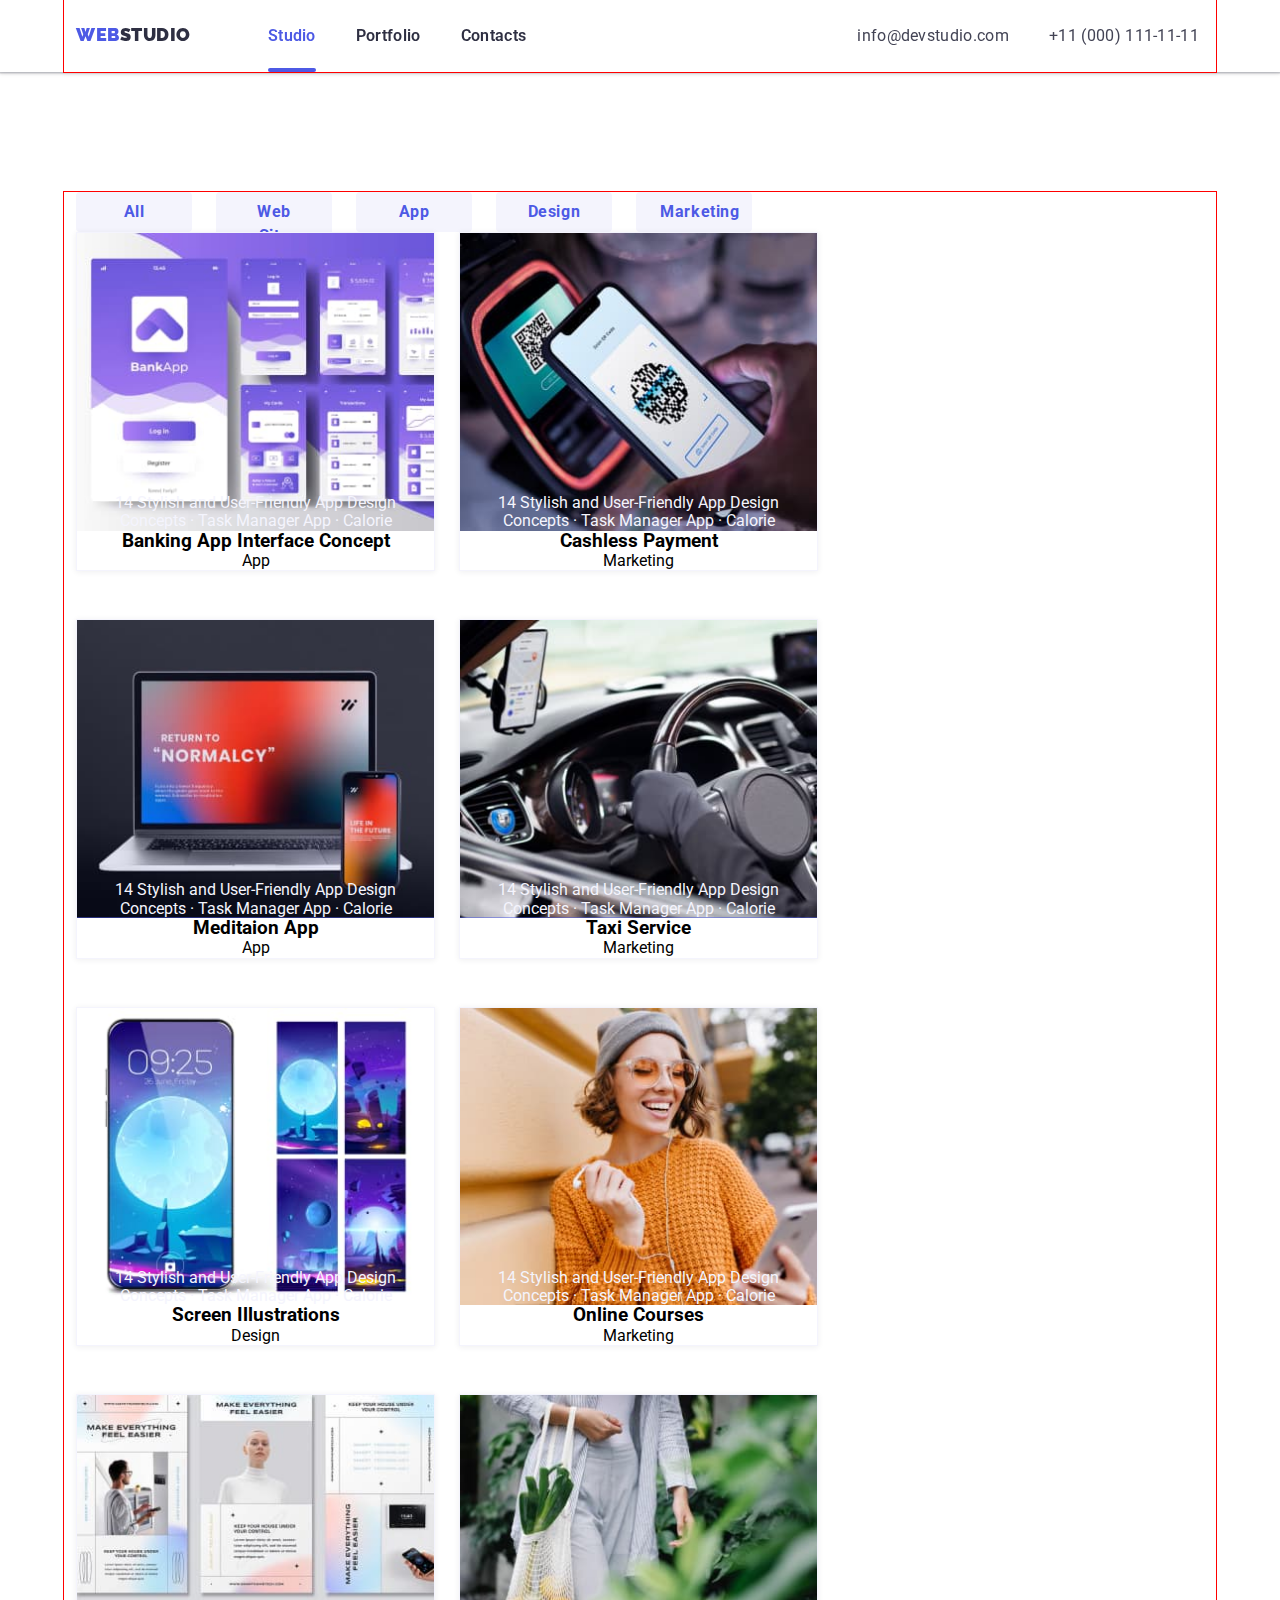
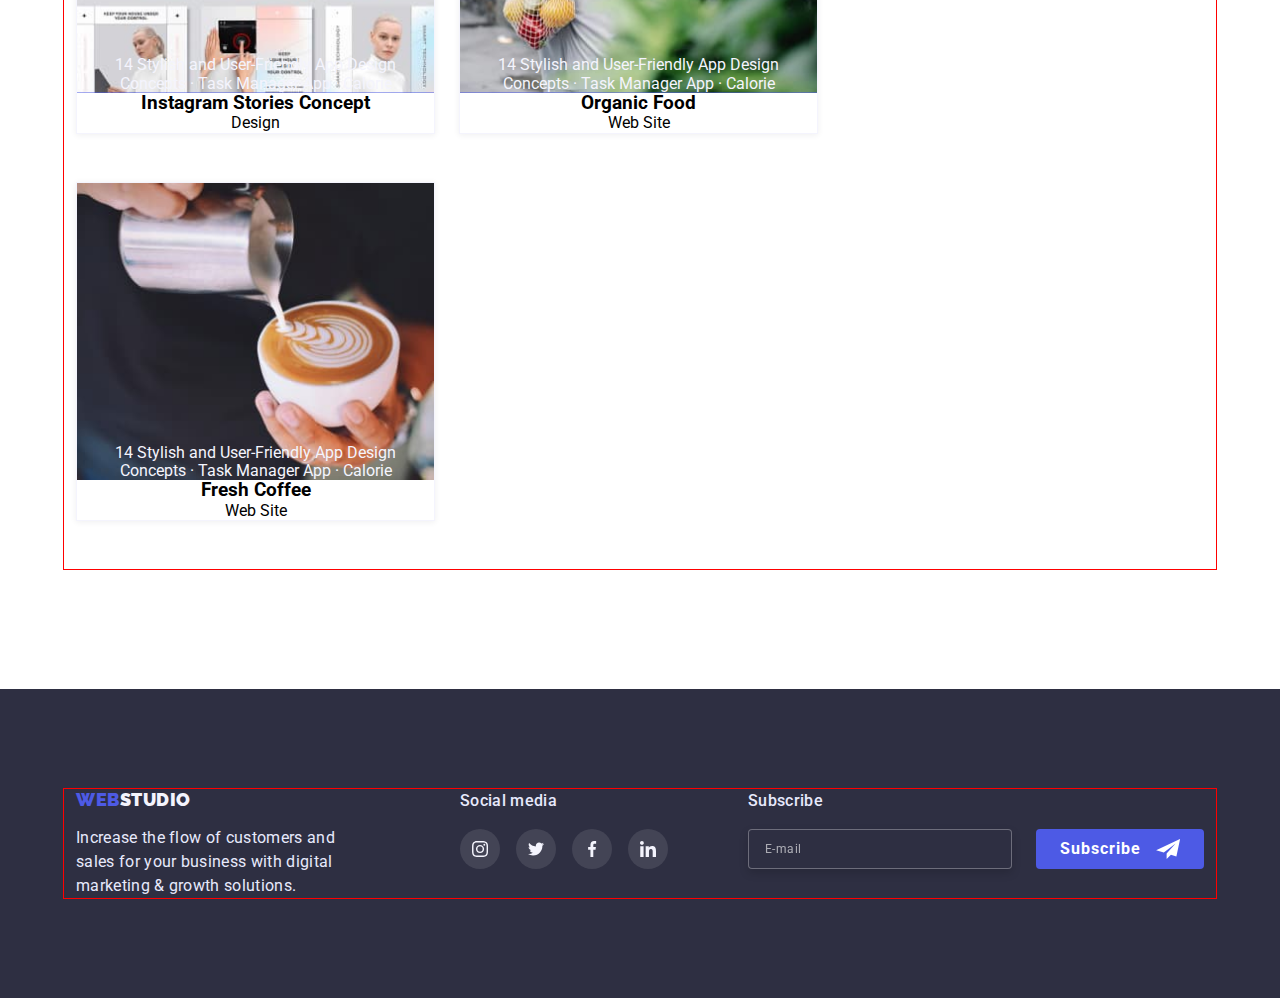
==== commit a9c875b1: "try1" ====
--- a/portfolio.html
+++ b/portfolio.html
@@ -18,25 +18,89 @@
 
   <body>
     <!--HEADER-->
-    <header class="page-header shadow">
-      <div class="container menu-position">
+    <header class="page-header shadow relative">
+      <!-- Mobile Menu -->
+      <div class="mobile-menu-container is-hidden" data-menu>
+        <button class="menu-close-btn" data-menu-close>
+          <svg width="8" height="8">
+            <use href=".//images/icons.svg#x"></use>
+          </svg>
+        </button>
+        <div class="navigation">
+          <ul class="site-nav list">
+            <li class="item">
+              <a href="./index.html" class="link menu-link active">Studio</a>
+            </li>
+            <li class="item">
+              <a href="./portfolio.html" class="link menu-link">Portfolio</a>
+            </li>
+            <li class="item">
+              <a href="" class="link menu-link">Contacts</a>
+            </li>
+          </ul>
+        </div>
+        <div class="contacts">
+          <ul class="auth-nav list">
+            <li class="item contact-phone">
+              <a href="tel:+11(000)111-11-11" class="link"
+                >+11 (000) 111-11-11</a
+              >
+            </li>
+            <li class="item contact-mail">
+              <a href="mailto:info@devstudio.com" class="link"
+                >info@devstudio.com</a
+              >
+            </li>
+          </ul>
+          <ul class="list menu-media-icons">
+            <li class="menu-icon">
+              <a class="menu-media-icon" href="">
+                <svg width="16" height="16">
+                  <use class="media" href=".//images/icons.svg#instagram"></use>
+                </svg>
+              </a>
+            </li>
+            <li class="menu-icon">
+              <a class="menu-media-icon" href="">
+                <svg width="16" height="16">
+                  <use class="media" href=".//images/icons.svg#twitter"></use>
+                </svg>
+              </a>
+            </li>
+            <li class="menu-icon">
+              <a class="menu-media-icon" href="">
+                <svg class="media" width="16" height="16">
+                  <use href=".//images/icons.svg#facebook"></use>
+                </svg>
+              </a>
+            </li>
+            <li class="menu-icon">
+              <a class="menu-media-icon" href="">
+                <svg class="media" width="16" height="16">
+                  <use href=".//images/icons.svg#linkedin"></use>
+                </svg>
+              </a>
+            </li>
+          </ul>
+        </div>
+      </div>
+      <!--  -->
+
+      <div class="container relative">
         <nav class="header-nav">
           <a href="./index.html" class="logo"
             >Web<span class="studio">Studio</span></a
           >
-          <div class="menu-container" data-menu>
-            <button class="menu-close-button" data-modal-close>
-              <svg width="8" height="8">
-                <use href=".//images/icons.svg#x"></use>
-              </svg>
-            </button>
+          <div class="menu-container">
             <div class="navigation">
               <ul class="site-nav list">
                 <li class="item relative">
-                  <a href="./index.html" class="link menu-link">Studio</a>
+                  <a href="./index.html" class="link menu-link active"
+                    >Studio</a
+                  >
                 </li>
                 <li class="item relative">
-                  <a href="./portfolio.html" class="link menu-link active"
+                  <a href="./portfolio.html" class="link menu-link"
                     >Portfolio</a
                   >
                 </li>
@@ -96,7 +160,7 @@
               </ul>
             </div>
           </div>
-          <button type="button" class="open-menu-btn">
+          <button type="button" class="open-menu-btn" data-menu-open>
             <img src="./images/menu-2-converted.svg" alt="menu-button" />
           </button>
         </nav>
@@ -105,11 +169,11 @@
 
     <!-- MAIN -->
     <main>
-      <section class="section portfolio">
+      <section class="section">
         <div class="container">
           <!-- FILTER -->
           <h2 class="visuallyhidden">Filter</h2>
-          <ul class="list filter-btn">
+          <ul class="filter list">
             <li class="btn-filter">
               <button type="button" class="btn-portfolio">All</button>
             </li>
--- a/css/style.css
+++ b/css/style.css
@@ -38,11 +38,16 @@
 h1,
 h2,
 h3,
-p,
-img {
+p {
   margin: 0;
   padding: 0;
   text-align: center;
+}
+
+img {
+  display: block;
+  max-width: 100%;
+  height: auto;
 }
 
 a,
@@ -77,6 +82,8 @@
 }
 
 .section {
+  margin-left: auto;
+  margin-right: auto;
   background: #ffffff;
   padding: 96px 0px;
 }
@@ -101,10 +108,16 @@
 }
 
 .container {
+  outline: 1px solid red;
   min-width: 428px;
   margin-left: auto;
   margin-right: auto;
   padding: 0px 16px;
+}
+
+.mobile-menu-container.is-hidden {
+  opacity: 0;
+  pointer-events: none;
 }
 
 .header-nav {
@@ -139,45 +152,6 @@
   letter-spacing: 0.03em;
 }
 
-.open-menu-btn {
-  width: 32px;
-  height: 22px;
-  padding: 0;
-  border: none;
-  font: inherit;
-  color: inherit;
-  background-color: transparent;
-}
-
-.menu-close-button {
-  position: absolute;
-  top: 40px;
-  right: 40px;
-  display: flex;
-  align-items: center;
-  justify-content: center;
-  width: 24px;
-  height: 24px;
-  border: 1px solid rgba(0, 0, 0, 0.1);
-  border-radius: 50%;
-  background-color: #e7e9fc;
-  fill: black;
-  box-shadow: 0px 0px 0px rgba(46, 47, 66, 0.08),
-    0px 0px 0px rgba(46, 47, 66, 0.16), 0px 0px 0px rgba(46, 47, 66, 0.08);
-  transition: box-shadow 250ms cubic-bezier(0.4, 0, 0.2, 1);
-}
-
-.menu-close-button:hover,
-.menu-close-button:focus {
-  box-shadow: 0px 1px 6px rgba(46, 47, 66, 0.08),
-    0px 1px 1px rgba(46, 47, 66, 0.16), 0px 2px 1px rgba(46, 47, 66, 0.08);
-}
-
-.menu-close-button:active {
-  box-shadow: 0px 1px 6px rgba(46, 47, 66, 0.08),
-    0px 1px 1px rgba(46, 47, 66, 0.16), 0px 2px 1px rgba(46, 47, 66, 0.08);
-}
-
 .site-nav {
   flex-direction: column;
   margin-bottom: 284px;
@@ -255,16 +229,9 @@
 
 .hero {
   background-color: var(--hero-background);
-  background-image: linear-gradient(
-      rgba(46, 47, 66, 0.7),
-      rgba(46, 47, 66, 0.7)
-    ),
-    url("../images/Dark-bg.jpg");
   background-repeat: no-repeat;
   background-position: center;
   background-size: cover;
-  padding-top: 112px;
-  padding-bottom: 109px;
   display: flex;
   flex-direction: column;
   justify-content: center;
@@ -595,6 +562,8 @@
 /* EXAMPLES */
 
 .section-examples {
+  margin-left: auto;
+  margin-right: auto;
   display: none;
 }
 
@@ -604,6 +573,8 @@
   background: #f4f4fd;
   padding-top: 96px;
   padding-bottom: 96px;
+  margin-left: auto;
+  margin-right: auto;
 }
 
 .employees {
@@ -829,24 +800,177 @@
   height: 20px;
 }
 
+.filer {
+  outline: 3px solid blue;
+  flex-wrap: wrap;
+  justify-content: flex-start;
+  align-items: center;
+}
+
+.btn-portfolio {
+  width: 116px;
+  font-family: inherit;
+  background-color: var(--btn-portfol-background);
+  color: var(--btn-portfol-text);
+  border: none;
+  font-size: 16px;
+  line-height: 1.5;
+  font-weight: 700;
+  cursor: pointer;
+  letter-spacing: 0.04em;
+  padding: 8px 24px;
+  border-radius: 4px;
+  transition: background-color 250ms cubic-bezier(0.4, 0, 0.2, 1),
+    color 250ms cubic-bezier(0.4, 0, 0.2, 1),
+    box-shadow 250ms cubic-bezier(0.4, 0, 0.2, 1),
+    250ms cubic-bezier(0.4, 0, 0.2, 1);
+}
+
+.btn-filter {
+  height: 40px;
+}
+
+.btn-filter:not(:last-child) {
+  margin-right: 24px;
+}
+
+.btn-portfolio:hover,
+.btn-portfolio:focus {
+  background-color: var(--btn-portfol-active);
+  color: var(--btn-portfol-active-text);
+  box-shadow: 0px 3px 1px rgba(0, 0, 0, 0.1), 0px 2px 1px rgba(0, 0, 0, 0.08),
+    0px 2px 2px rgba(0, 0, 0, 0.12);
+}
+
+.btn-portfolio:active {
+  background-color: #404bbf;
+  box-shadow: 0px 3px 1px rgba(0, 0, 0, 0.1), 0px 2px 1px rgba(0, 0, 0, 0.08),
+    0px 2px 2px rgba(0, 0, 0, 0.12);
+}
+
+.results {
+  display: flex;
+  flex-wrap: wrap;
+}
+
+.result {
+  width: 359px;
+  margin-right: 24px;
+  margin-bottom: 48px;
+  border: 0.5px solid #f4f4fd;
+  box-shadow: 0px 1px 6px rgba(46, 47, 66, 0.08);
+  transition: box-shadow 250ms cubic-bezier(0.4, 0, 0.2, 1);
+}
+
+.result:hover,
+.result:focus,
+.result:active {
+  box-shadow: 0px 1px 6px rgba(46, 47, 66, 0.08),
+    0px 1px 1px rgba(46, 47, 66, 0.16), 0px 2px 1px rgba(46, 47, 66, 0.08);
+}
+
+.overlay {
+  position: relative;
+  overflow: hidden;
+}
+
+.overlay::before {
+  content: "";
+  position: absolute;
+  display: inline-block;
+  top: 0;
+  left: 0;
+  width: 100%;
+  height: 100%;
+  background-color: rgba(77, 90, 229, 1);
+  transform: translateY(100%);
+  transition: transform 250ms cubic-bezier(0.4, 0, 0.2, 1);
+  z-index: 5;
+}
+
+.overlay-text {
+  position: absolute;
+  top: 40px;
+  left: 50%;
+  width: 296px;
+  transform: translate(-50%, 300%);
+  transition: transform 250ms cubic-bezier(0.4, 0, 0.2, 1);
+  z-index: 10;
+}
+
+.overlay p {
+  color: rgba(244, 244, 253, 1);
+}
+
+.result:hover .overlay::before {
+  transform: translateY(0);
+}
+
+.result:hover .overlay-text {
+  transform: translate(-50%, 0%);
+}
+
 /* MOBILE UNTIL 767-------------------------------*/
 
-@media (max-width: 767px) {
+@media screen and (max-width: 767px) {
   .container {
     max-width: 480px;
   }
 
-  .menu-container {
-    display: none;
+  .open-menu-btn {
+    width: 32px;
+    height: 22px;
+    padding: 0;
+    border: none;
+    font: inherit;
+    color: inherit;
+    background-color: transparent;
+  }
+
+  .menu-close-btn {
     position: absolute;
-    top: 24px;
-    left: 192px;
-    right: 0px;
+    top: 40px;
+    right: 40px;
+    display: flex;
+    align-items: center;
+    justify-content: center;
+    width: 24px;
+    height: 24px;
+    border: 1px solid rgba(0, 0, 0, 0.1);
+    border-radius: 50%;
+    background-color: #e7e9fc;
+    fill: black;
+    box-shadow: 0px 0px 0px rgba(46, 47, 66, 0.08),
+      0px 0px 0px rgba(46, 47, 66, 0.16), 0px 0px 0px rgba(46, 47, 66, 0.08);
+    transition: box-shadow 250ms cubic-bezier(0.4, 0, 0.2, 1);
+  }
+
+  .menu-close-button:hover,
+  .menu-close-button:focus {
+    box-shadow: 0px 1px 6px rgba(46, 47, 66, 0.08),
+      0px 1px 1px rgba(46, 47, 66, 0.16), 0px 2px 1px rgba(46, 47, 66, 0.08);
+  }
+
+  .menu-close-button:active {
+    box-shadow: 0px 1px 6px rgba(46, 47, 66, 0.08),
+      0px 1px 1px rgba(46, 47, 66, 0.16), 0px 2px 1px rgba(46, 47, 66, 0.08);
+  }
+
+  .mobile-menu-container {
+    position: absolute;
+    top: 0;
+    left: 0;
+    right: 0;
     padding: 80px 40px 40px 40px;
     min-width: 428px;
     background-color: #ffffff;
     box-shadow: 0px 2px 1px rgb(46 47 66 / 8%), 0px 1px 1px rgb(46 47 66 / 16%),
       0px 1px 6px rgb(46 47 66 / 8%);
+    z-index: 999;
+  }
+
+  .menu-container {
+    display: none;
   }
 
   .modal {
@@ -855,6 +979,44 @@
     padding: 72px 16px 24px 16px;
   }
 
+  .hero {
+    background-image: linear-gradient(
+        rgba(46, 47, 66, 0.7),
+        rgba(46, 47, 66, 0.7)
+      ),
+      url("../images/bg/mobile/bg-428.jpg");
+    padding-top: 112px;
+    padding-bottom: 109px;
+  }
+
+  @media screen and (min-device-pixel-ratio: 2),
+    screen and (-webkit-min-device-pixel-ratio: 2),
+    screen and (-o-min-device-pixel-ratio: 2/1),
+    screen and (min-resolution: 192dpi),
+    screen and (min-resolution: 2dppx) {
+    .hero {
+      background-image: linear-gradient(
+          rgba(46, 47, 66, 0.7),
+          rgba(46, 47, 66, 0.7)
+        ),
+        url("../images/bg/mobile/bg-856.jpg");
+    }
+  }
+
+  @media screen and (min-device-pixel-ratio: 3),
+    screen and (-webkit-min-device-pixel-ratio: 3),
+    screen and (-o-min-device-pixel-ratio: 3/1),
+    screen and (min-resolution: 288dpi),
+    screen and (min-resolution: 3dppx) {
+    .hero {
+      background-image: linear-gradient(
+          rgba(46, 47, 66, 0.7),
+          rgba(46, 47, 66, 0.7)
+        ),
+        url("../images/bg/mobile/bg-1284.jpg");
+    }
+  }
+
   .features {
     flex-direction: column;
     align-items: center;
@@ -862,6 +1024,10 @@
 
   .feature:not(:last-child) {
     margin-bottom: 72px;
+  }
+
+  .section-examples {
+    display: none;
   }
 
   .employees {
@@ -921,11 +1087,12 @@
     /* padding-bottom: 0px; */
   }
 
-  .menu-close-button {
+  .mobile-menu-container {
     display: none;
   }
 
   .menu-container {
+    display: flex;
     /* position: relative; */
     width: 768px;
     display: flex;
@@ -1016,8 +1183,36 @@
         rgba(46, 47, 66, 0.7),
         rgba(46, 47, 66, 0.7)
       ),
-      url("../images/Dark-bg\ 768px.jpg");
+      url("../images/bg/tablet/bg-768.jpg");
     padding: 112px 138px;
+  }
+
+  @media screen and (min-device-pixel-ratio: 2),
+    screen and (-webkit-min-device-pixel-ratio: 2),
+    screen and (-o-min-device-pixel-ratio: 2/1),
+    screen and (min-resolution: 192dpi),
+    screen and (min-resolution: 2dppx) {
+    .hero {
+      background-image: linear-gradient(
+          rgba(46, 47, 66, 0.7),
+          rgba(46, 47, 66, 0.7)
+        ),
+        url("../images/bg/tablet/bg-1536.jpg");
+    }
+  }
+
+  @media screen and (min-device-pixel-ratio: 3),
+    screen and (-webkit-min-device-pixel-ratio: 3),
+    screen and (-o-min-device-pixel-ratio: 3/1),
+    screen and (min-resolution: 288dpi),
+    screen and (min-resolution: 3dppx) {
+    .hero {
+      background-image: linear-gradient(
+          rgba(46, 47, 66, 0.7),
+          rgba(46, 47, 66, 0.7)
+        ),
+        url("../images/bg/tablet/bg-2304.jpg");
+    }
   }
 
   .hero h1 {
@@ -1052,6 +1247,10 @@
 
   .feature:nth-last-child(n + 3) {
     margin-bottom: 72px;
+  }
+
+  .section-examples {
+    display: none;
   }
 
   .employees {
@@ -1131,10 +1330,10 @@
 
 /* DESKTOP 1200 and UP --------------------*/
 
-@media (min-width: 1200px) {
+@media screen and (min-width: 1200px) {
   .section,
   .section-our-team {
-    max-width: 1440px;
+    /* max-width: 1440px; */
     padding: 120px 0px;
   }
 
@@ -1145,7 +1344,6 @@
 
   .example {
     width: 360px;
-    height: 300px;
   }
 
   .page-header {
@@ -1195,8 +1393,36 @@
         rgba(46, 47, 66, 0.7),
         rgba(46, 47, 66, 0.7)
       ),
-      url("../images/BG\ 1440px.jpg");
+      url("../images/bg/desktop/bg-1440.jpg");
     padding: 192px 474px;
+  }
+
+  @media screen and (min-device-pixel-ratio: 2),
+    screen and (-webkit-min-device-pixel-ratio: 2),
+    screen and (-o-min-device-pixel-ratio: 2/1),
+    screen and (min-resolution: 192dpi),
+    screen and (min-resolution: 2dppx) {
+    .hero {
+      background-image: linear-gradient(
+          rgba(46, 47, 66, 0.7),
+          rgba(46, 47, 66, 0.7)
+        ),
+        url("../images/bg/desktop/bg-2880.jpg");
+    }
+  }
+
+  @media screen and (min-device-pixel-ratio: 3),
+    screen and (-webkit-min-device-pixel-ratio: 3),
+    screen and (-o-min-device-pixel-ratio: 3/1),
+    screen and (min-resolution: 288dpi),
+    screen and (min-resolution: 3dppx) {
+    .hero {
+      background-image: linear-gradient(
+          rgba(46, 47, 66, 0.7),
+          rgba(46, 47, 66, 0.7)
+        ),
+        url("../images/bg/desktop/bd-4320.jpg");
+    }
   }
 
   .feature {
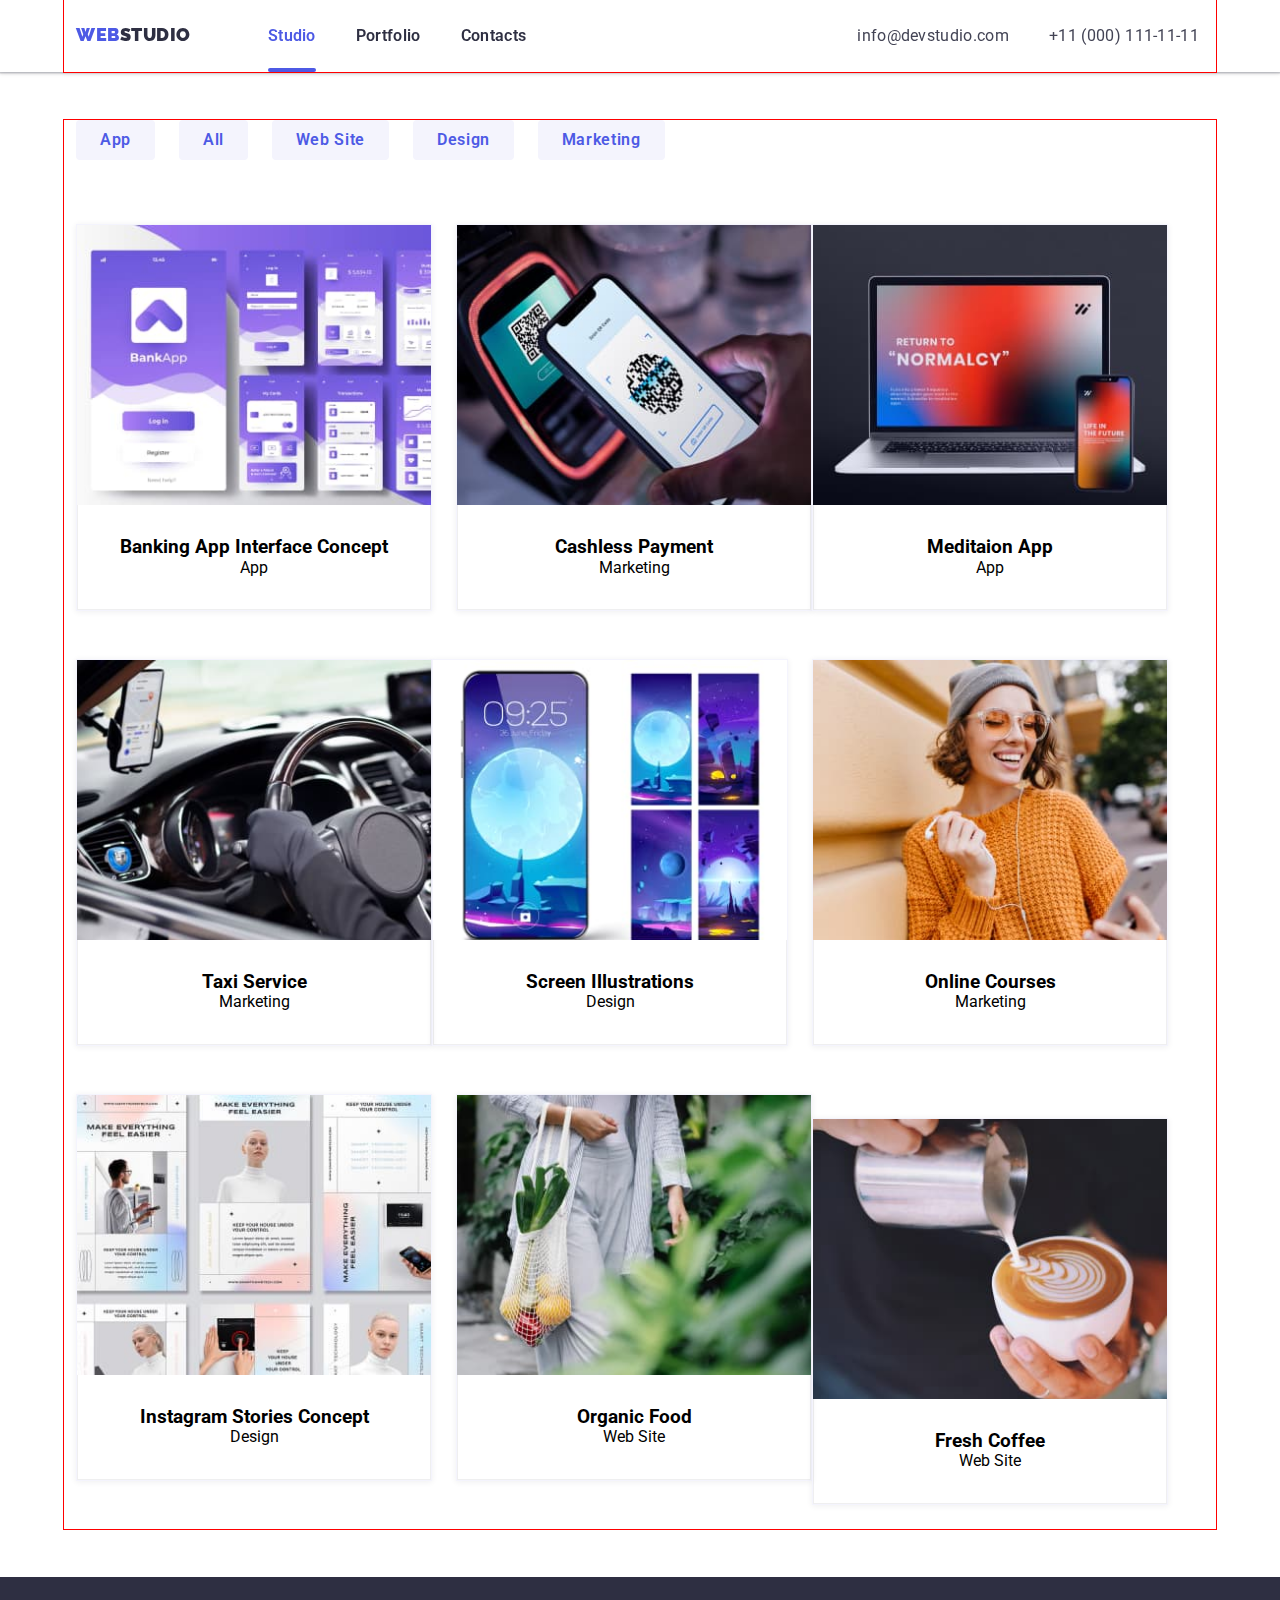
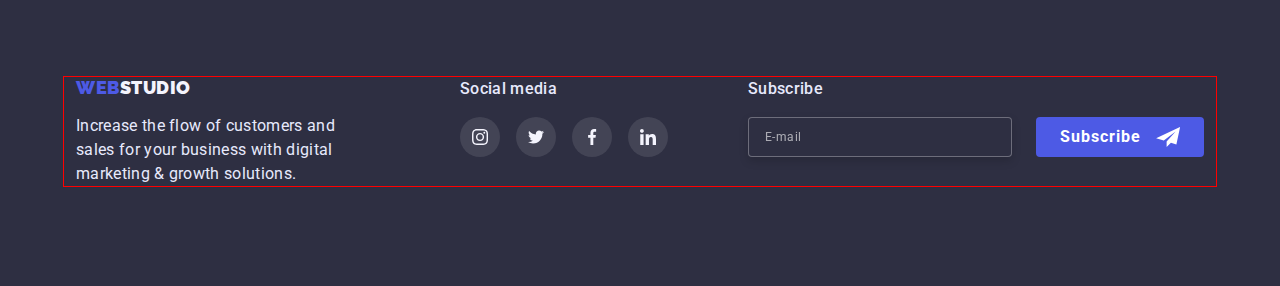
==== commit 8a25740e: "Init" ====
--- a/portfolio.html
+++ b/portfolio.html
@@ -4,7 +4,7 @@
     <meta charset="UTF-8" />
     <meta http-equiv="X-UA-Compatible" content="IE=edge" />
     <meta name="viewport" content="width=device-width, initial-scale=1.0" />
-    <title>Homework 3</title>
+    <title>Homework 7</title>
     <link
       rel="stylesheet"
       href="https://fonts.googleapis.com/css2?family=Raleway:wght@700&family=Roboto:wght@400;500;700;900&display=swap"
@@ -169,21 +169,21 @@
 
     <!-- MAIN -->
     <main>
-      <section class="section">
+      <section class="section-portfolio">
         <div class="container">
           <!-- FILTER -->
           <h2 class="visuallyhidden">Filter</h2>
           <ul class="filter list">
             <li class="btn-filter">
+              <button type="button" class="btn-portfolio">App</button>
+            </li>
+            <li class="btn-filter">
               <button type="button" class="btn-portfolio">All</button>
             </li>
             <li class="btn-filter">
               <button type="button" class="btn-portfolio">Web Site</button>
             </li>
             <li class="btn-filter">
-              <button type="button" class="btn-portfolio">App</button>
-            </li>
-            <li class="btn-filter">
               <button type="button" class="btn-portfolio">Design</button>
             </li>
             <li class="btn-filter">
@@ -192,14 +192,10 @@
           </ul>
           <!-- Results -->
           <h2 class="visuallyhidden">Results</h2>
-          <ul class="list results">
-            <li class="result">
-              <div class="overlay">
-                <img
-                  src="./images/portfolio1.jpg"
-                  alt="work_example_1"
-                  width="360"
-                />
+          <ul class="results list">
+            <li class="result">
+              <div class="overlay">
+                <img src="./images/portfolio1.jpg" alt="work_example_1" />
                 <p class="overlay-text">
                   14 Stylish and User-Friendly App Design Concepts · Task
                   Manager App · Calorie Tracker App · Exotic Fruit Ecommerce App
@@ -213,11 +209,7 @@
             </li>
             <li class="result">
               <div class="overlay">
-                <img
-                  src="./images/portfolio2.jpg"
-                  alt="work_example_2"
-                  width="360"
-                />
+                <img src="./images/portfolio2.jpg" alt="work_example_2" />
                 <p class="overlay-text">
                   14 Stylish and User-Friendly App Design Concepts · Task
                   Manager App · Calorie Tracker App · Exotic Fruit Ecommerce App
@@ -231,11 +223,7 @@
             </li>
             <li class="result">
               <div class="overlay">
-                <img
-                  src="./images/portfolio3.jpg"
-                  alt="work_example_3"
-                  width="360"
-                />
+                <img src="./images/portfolio3.jpg" alt="work_example_3" />
                 <p class="overlay-text">
                   14 Stylish and User-Friendly App Design Concepts · Task
                   Manager App · Calorie Tracker App · Exotic Fruit Ecommerce App
@@ -250,11 +238,7 @@
             </li>
             <li class="result">
               <div class="overlay">
-                <img
-                  src="./images/portfolio4.jpg"
-                  alt="work_example_4"
-                  width="360"
-                />
+                <img src="./images/portfolio4.jpg" alt="work_example_4" />
                 <p class="overlay-text">
                   14 Stylish and User-Friendly App Design Concepts · Task
                   Manager App · Calorie Tracker App · Exotic Fruit Ecommerce App
@@ -269,11 +253,7 @@
             </li>
             <li class="result">
               <div class="overlay">
-                <img
-                  src="./images/portfolio5.jpg"
-                  alt="work_example_5"
-                  width="360"
-                />
+                <img src="./images/portfolio5.jpg" alt="work_example_5" />
                 <p class="overlay-text">
                   14 Stylish and User-Friendly App Design Concepts · Task
                   Manager App · Calorie Tracker App · Exotic Fruit Ecommerce App
@@ -288,11 +268,7 @@
             </li>
             <li class="result">
               <div class="overlay">
-                <img
-                  src="./images/portfolio6.jpg"
-                  alt="work_example_6"
-                  width="360"
-                />
+                <img src="./images/portfolio6.jpg" alt="work_example_6" />
                 <p class="overlay-text">
                   14 Stylish and User-Friendly App Design Concepts · Task
                   Manager App · Calorie Tracker App · Exotic Fruit Ecommerce App
@@ -306,11 +282,7 @@
             </li>
             <li class="result">
               <div class="overlay">
-                <img
-                  src="./images/portfolio7.jpg"
-                  alt="work_example_7"
-                  width="360"
-                />
+                <img src="./images/portfolio7.jpg" alt="work_example_7" />
                 <p class="overlay-text">
                   14 Stylish and User-Friendly App Design Concepts · Task
                   Manager App · Calorie Tracker App · Exotic Fruit Ecommerce App
@@ -324,11 +296,7 @@
             </li>
             <li class="result">
               <div class="overlay">
-                <img
-                  src="./images/portfolio8.jpg"
-                  alt="work_example_8"
-                  width="360"
-                />
+                <img src="./images/portfolio8.jpg" alt="work_example_8" />
                 <p class="overlay-text">
                   14 Stylish and User-Friendly App Design Concepts · Task
                   Manager App · Calorie Tracker App · Exotic Fruit Ecommerce App
@@ -342,11 +310,7 @@
             </li>
             <li class="result">
               <div class="overlay">
-                <img
-                  src="./images/portfolio9.jpg"
-                  alt="work_example_9"
-                  width="360"
-                />
+                <img src="./images/portfolio9.jpg" alt="work_example_9" />
                 <p class="overlay-text">
                   14 Stylish and User-Friendly App Design Concepts · Task
                   Manager App · Calorie Tracker App · Exotic Fruit Ecommerce App
--- a/css/style.css
+++ b/css/style.css
@@ -800,25 +800,32 @@
   height: 20px;
 }
 
-.filer {
-  outline: 3px solid blue;
+/*+++++++++++++++++++ PORTFOLIO+++++++++++++++++++++++++++ */
+
+.section-portfolio {
+  padding: 48px 0px;
+}
+
+.filter {
   flex-wrap: wrap;
   justify-content: flex-start;
-  align-items: center;
+  margin-bottom: 48px;
 }
 
 .btn-portfolio {
-  width: 116px;
+  display: flex;
+  align-items: center;
+  justify-content: center;
+  padding: 8px 24px;
   font-family: inherit;
   background-color: var(--btn-portfol-background);
   color: var(--btn-portfol-text);
   border: none;
   font-size: 16px;
   line-height: 1.5;
-  font-weight: 700;
+  font-weight: 600;
   cursor: pointer;
   letter-spacing: 0.04em;
-  padding: 8px 24px;
   border-radius: 4px;
   transition: background-color 250ms cubic-bezier(0.4, 0, 0.2, 1),
     color 250ms cubic-bezier(0.4, 0, 0.2, 1),
@@ -832,6 +839,10 @@
 
 .btn-filter:not(:last-child) {
   margin-right: 24px;
+}
+
+.btn-filter:nth-last-child(n + 3) {
+  margin-bottom: 16px;
 }
 
 .btn-portfolio:hover,
@@ -850,16 +861,20 @@
 
 .results {
   display: flex;
+  flex-direction: column;
+  align-items: center;
   flex-wrap: wrap;
 }
 
 .result {
-  width: 359px;
-  margin-right: 24px;
-  margin-bottom: 48px;
+  width: 396px;
   border: 0.5px solid #f4f4fd;
   box-shadow: 0px 1px 6px rgba(46, 47, 66, 0.08);
   transition: box-shadow 250ms cubic-bezier(0.4, 0, 0.2, 1);
+}
+
+.result:not(:last-child) {
+  margin-bottom: 48px;
 }
 
 .result:hover,
@@ -869,9 +884,15 @@
     0px 1px 1px rgba(46, 47, 66, 0.16), 0px 2px 1px rgba(46, 47, 66, 0.08);
 }
 
+.result img {
+  display: block;
+  width: 396px;
+}
+
 .overlay {
   position: relative;
   overflow: hidden;
+  height: 280px;
 }
 
 .overlay::before {
@@ -893,9 +914,15 @@
   top: 40px;
   left: 50%;
   width: 296px;
-  transform: translate(-50%, 300%);
+  transform: translate(-50%, 400%);
   transition: transform 250ms cubic-bezier(0.4, 0, 0.2, 1);
   z-index: 10;
+  font-weight: 400;
+  font-size: 16px;
+  line-height: 1.5;
+  letter-spacing: 0.02em;
+  color: #f4f4fd;
+  text-align: left;
 }
 
 .overlay p {
@@ -908,6 +935,13 @@
 
 .result:hover .overlay-text {
   transform: translate(-50%, 0%);
+}
+
+.border {
+  border-left: 1px solid rgba(46, 47, 66, 0.08);
+  border-right: 1px solid rgba(46, 47, 66, 0.08);
+  border-bottom: 1px solid rgba(46, 47, 66, 0.08);
+  padding: 32px 16px;
 }
 
 /* MOBILE UNTIL 767-------------------------------*/
@@ -1326,6 +1360,24 @@
     width: 264px;
     margin-right: 24px;
   }
+
+  /* portfolio tablet */
+
+  .results {
+    flex-direction: row;
+  }
+
+  .result {
+    width: 356px;
+  }
+
+  .result img {
+    width: 356px;
+  }
+
+  .result:nth-child(odd) {
+    margin-right: 24px;
+  }
 }
 
 /* DESKTOP 1200 and UP --------------------*/
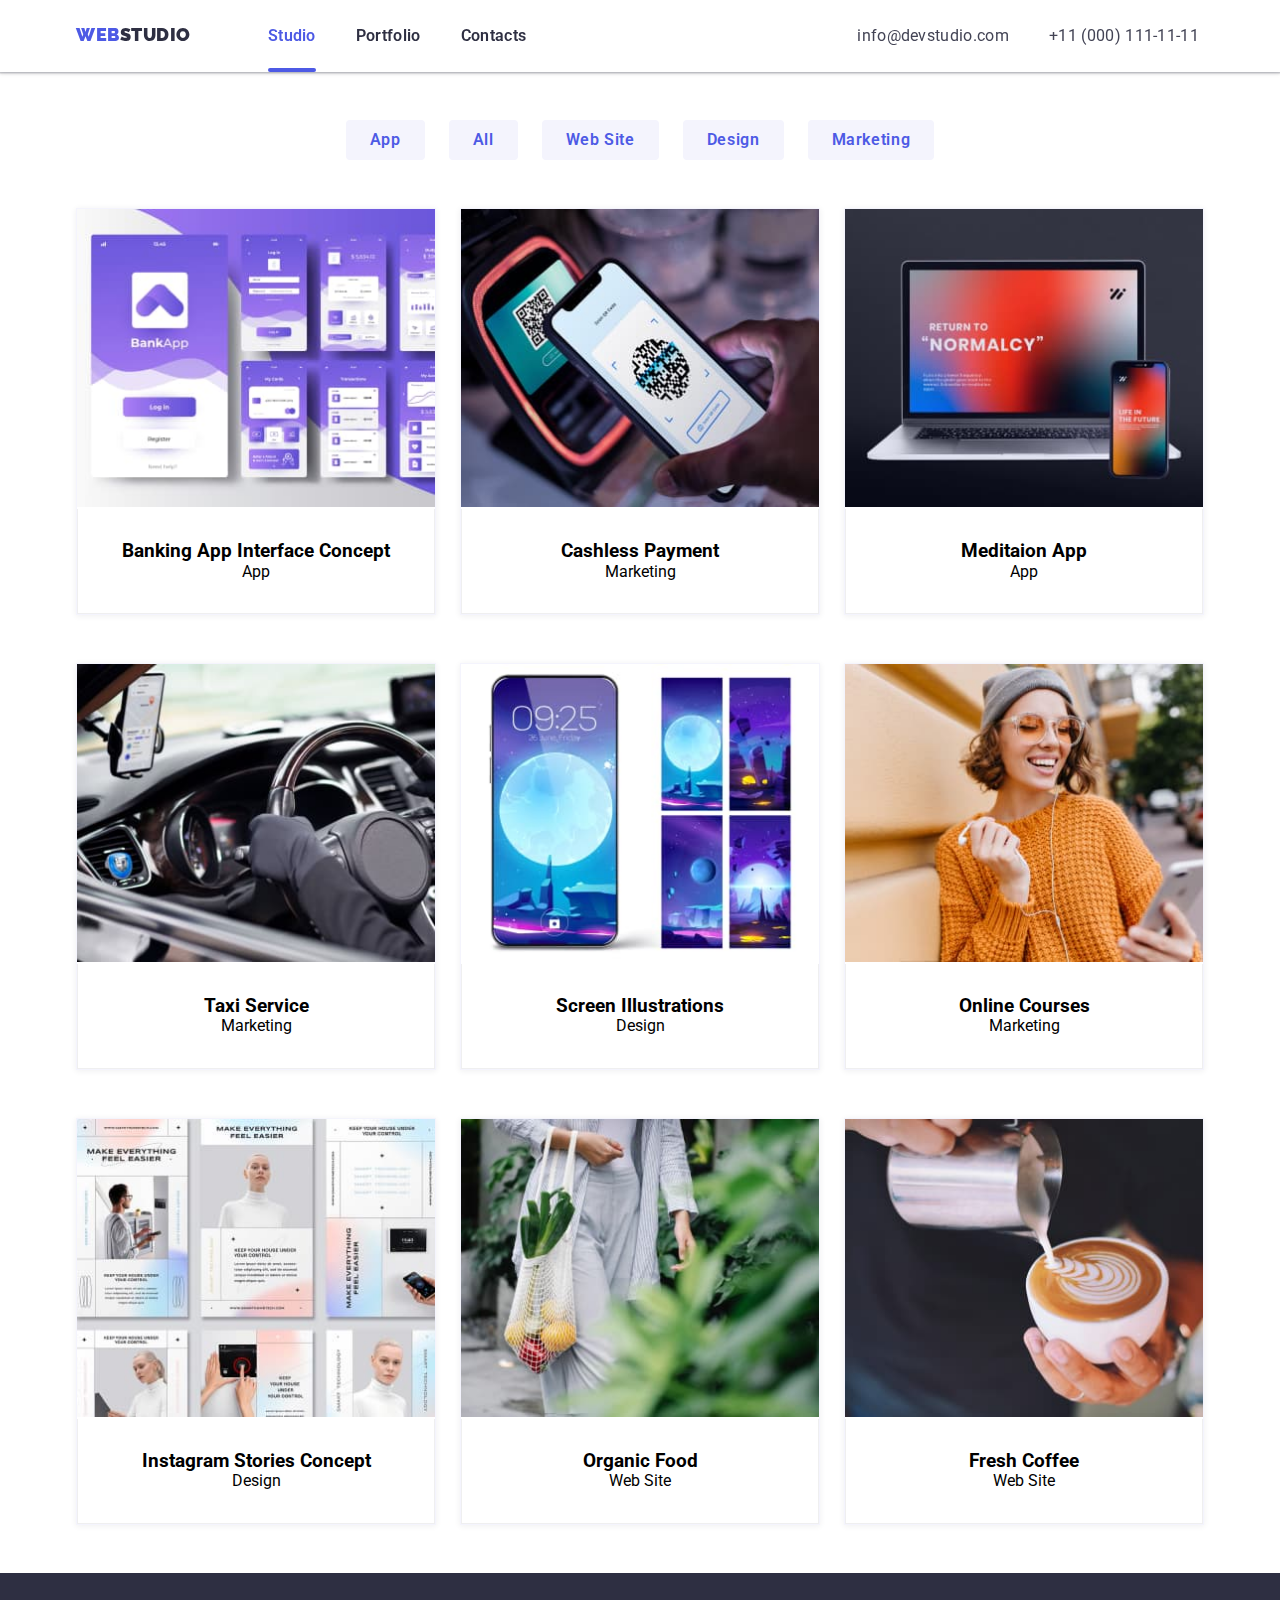
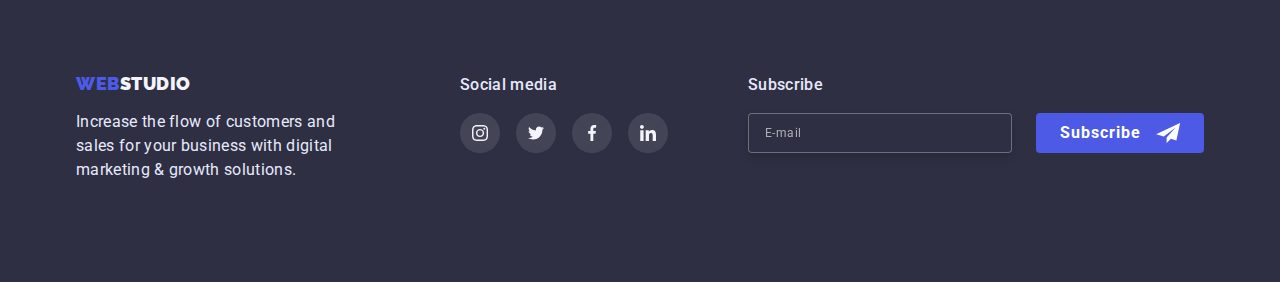
==== commit 425dedc8: "Update portfolio.html" ====
--- a/portfolio.html
+++ b/portfolio.html
@@ -29,10 +29,12 @@
         <div class="navigation">
           <ul class="site-nav list">
             <li class="item">
-              <a href="./index.html" class="link menu-link active">Studio</a>
+              <a href="./index.html" class="link menu-link">Studio</a>
             </li>
             <li class="item">
-              <a href="./portfolio.html" class="link menu-link">Portfolio</a>
+              <a href="./portfolio.html" class="link menu-link active"
+                >Portfolio</a
+              >
             </li>
             <li class="item">
               <a href="" class="link menu-link">Contacts</a>
--- a/css/style.css
+++ b/css/style.css
@@ -108,7 +108,6 @@
 }
 
 .container {
-  outline: 1px solid red;
   min-width: 428px;
   margin-left: auto;
   margin-right: auto;
@@ -1378,6 +1377,10 @@
   .result:nth-child(odd) {
     margin-right: 24px;
   }
+
+  .btn-filter:nth-last-child(n + 3) {
+    margin-bottom: 0px;
+  }
 }
 
 /* DESKTOP 1200 and UP --------------------*/
@@ -1558,4 +1561,36 @@
   .footer-social {
     margin-right: 80px;
   }
-}
+
+  .result:nth-child(odd) {
+    margin-right: 0px;
+  }
+
+  .result:not(:nth-child(3n)) {
+    margin-right: 24px;
+  }
+
+  .filter {
+    justify-content: center;
+  }
+
+  .result:not(:last-child) {
+    margin-bottom: 0px;
+  }
+
+  .result:nth-last-child(n + 4) {
+    margin-bottom: 48px;
+  }
+
+  .result {
+    width: 360px;
+  }
+
+  .overlay img {
+    width: 360px;
+  }
+
+  .overlay {
+    height: 300px;
+  }
+}
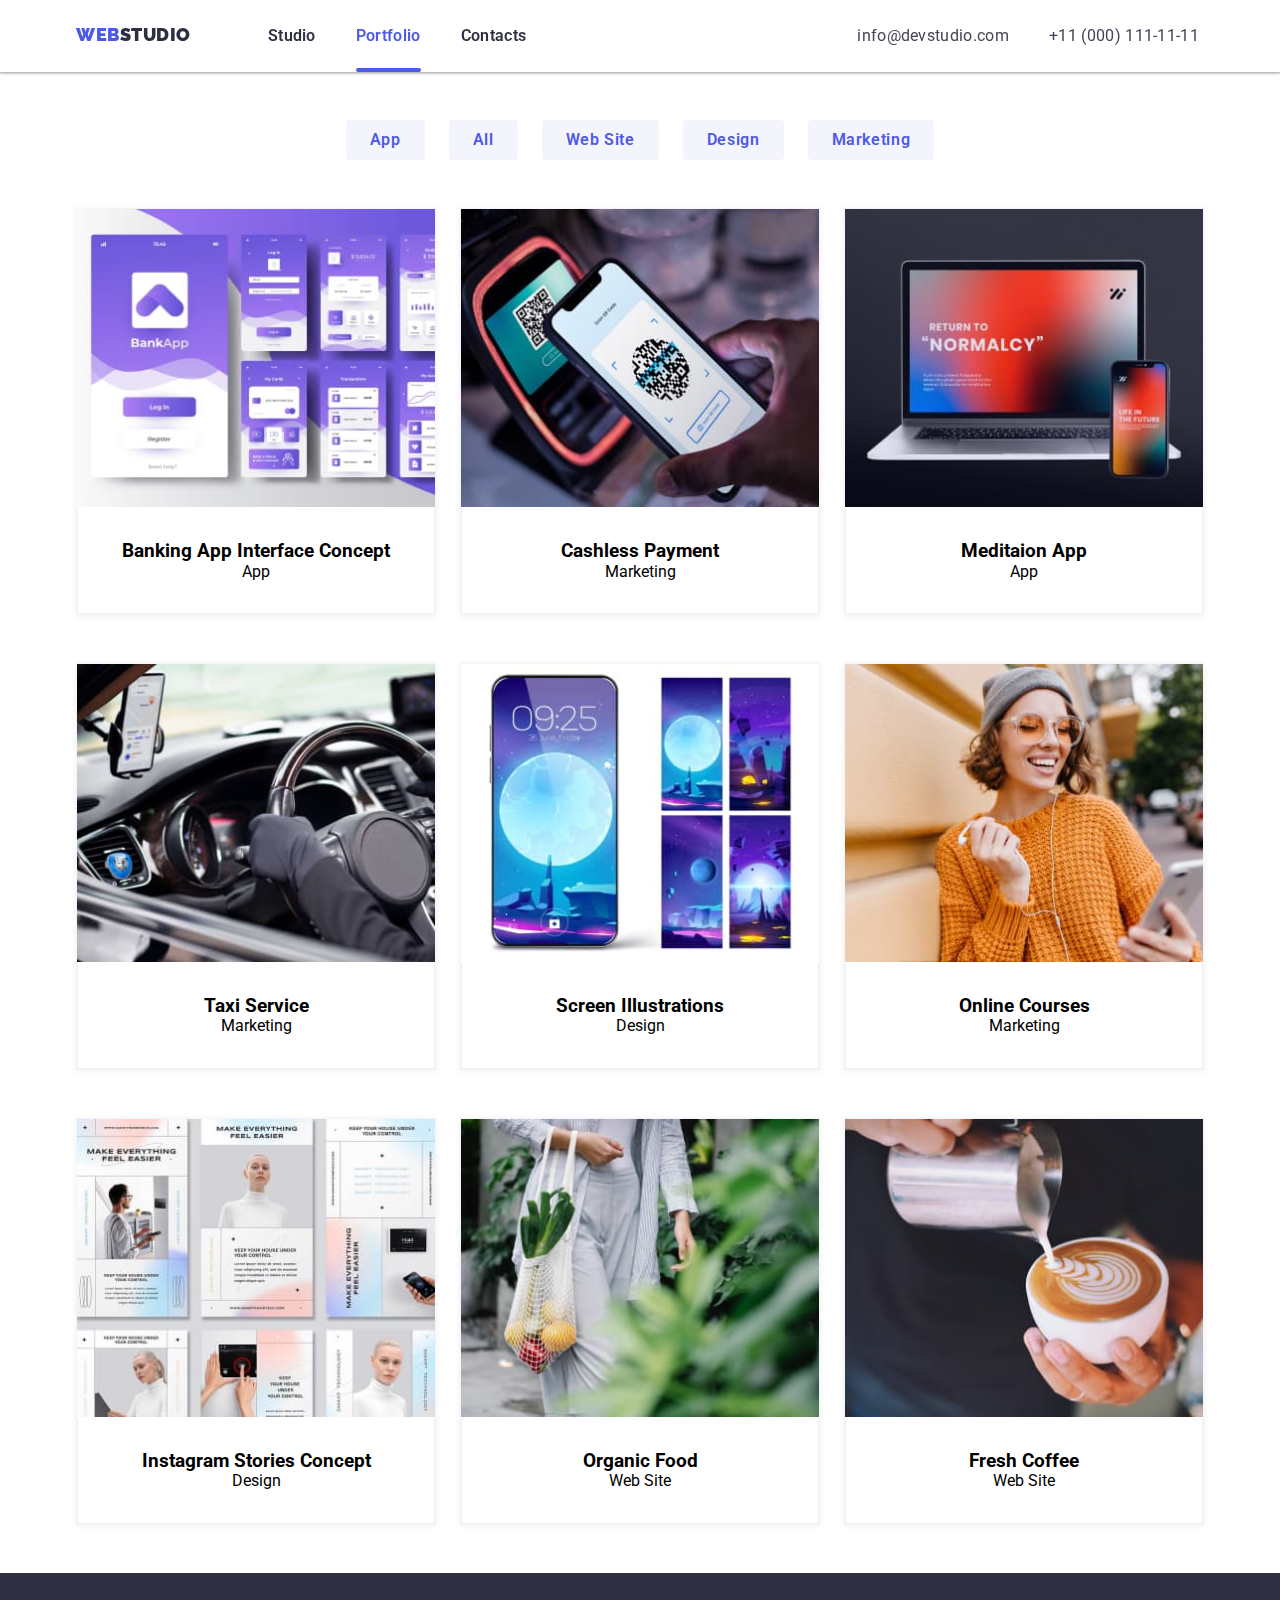
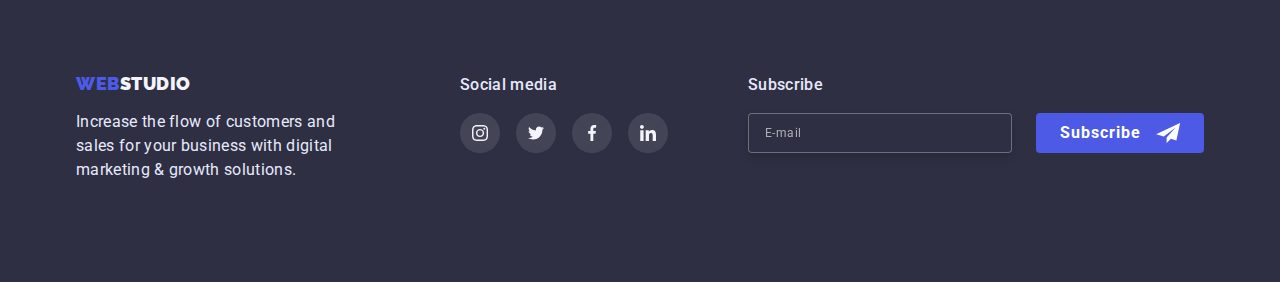
==== commit 95b4a7a0: "Update portfolio.html" ====
--- a/portfolio.html
+++ b/portfolio.html
@@ -33,7 +33,7 @@
             </li>
             <li class="item">
               <a href="./portfolio.html" class="link menu-link active"
-                >Portfolio</a
+                >Portfolioooo</a
               >
             </li>
             <li class="item">
@@ -97,12 +97,10 @@
             <div class="navigation">
               <ul class="site-nav list">
                 <li class="item relative">
-                  <a href="./index.html" class="link menu-link active"
-                    >Studio</a
-                  >
+                  <a href="./index.html" class="link menu-link">Studio</a>
                 </li>
                 <li class="item relative">
-                  <a href="./portfolio.html" class="link menu-link"
+                  <a href="./portfolio.html" class="link menu-link active"
                     >Portfolio</a
                   >
                 </li>
